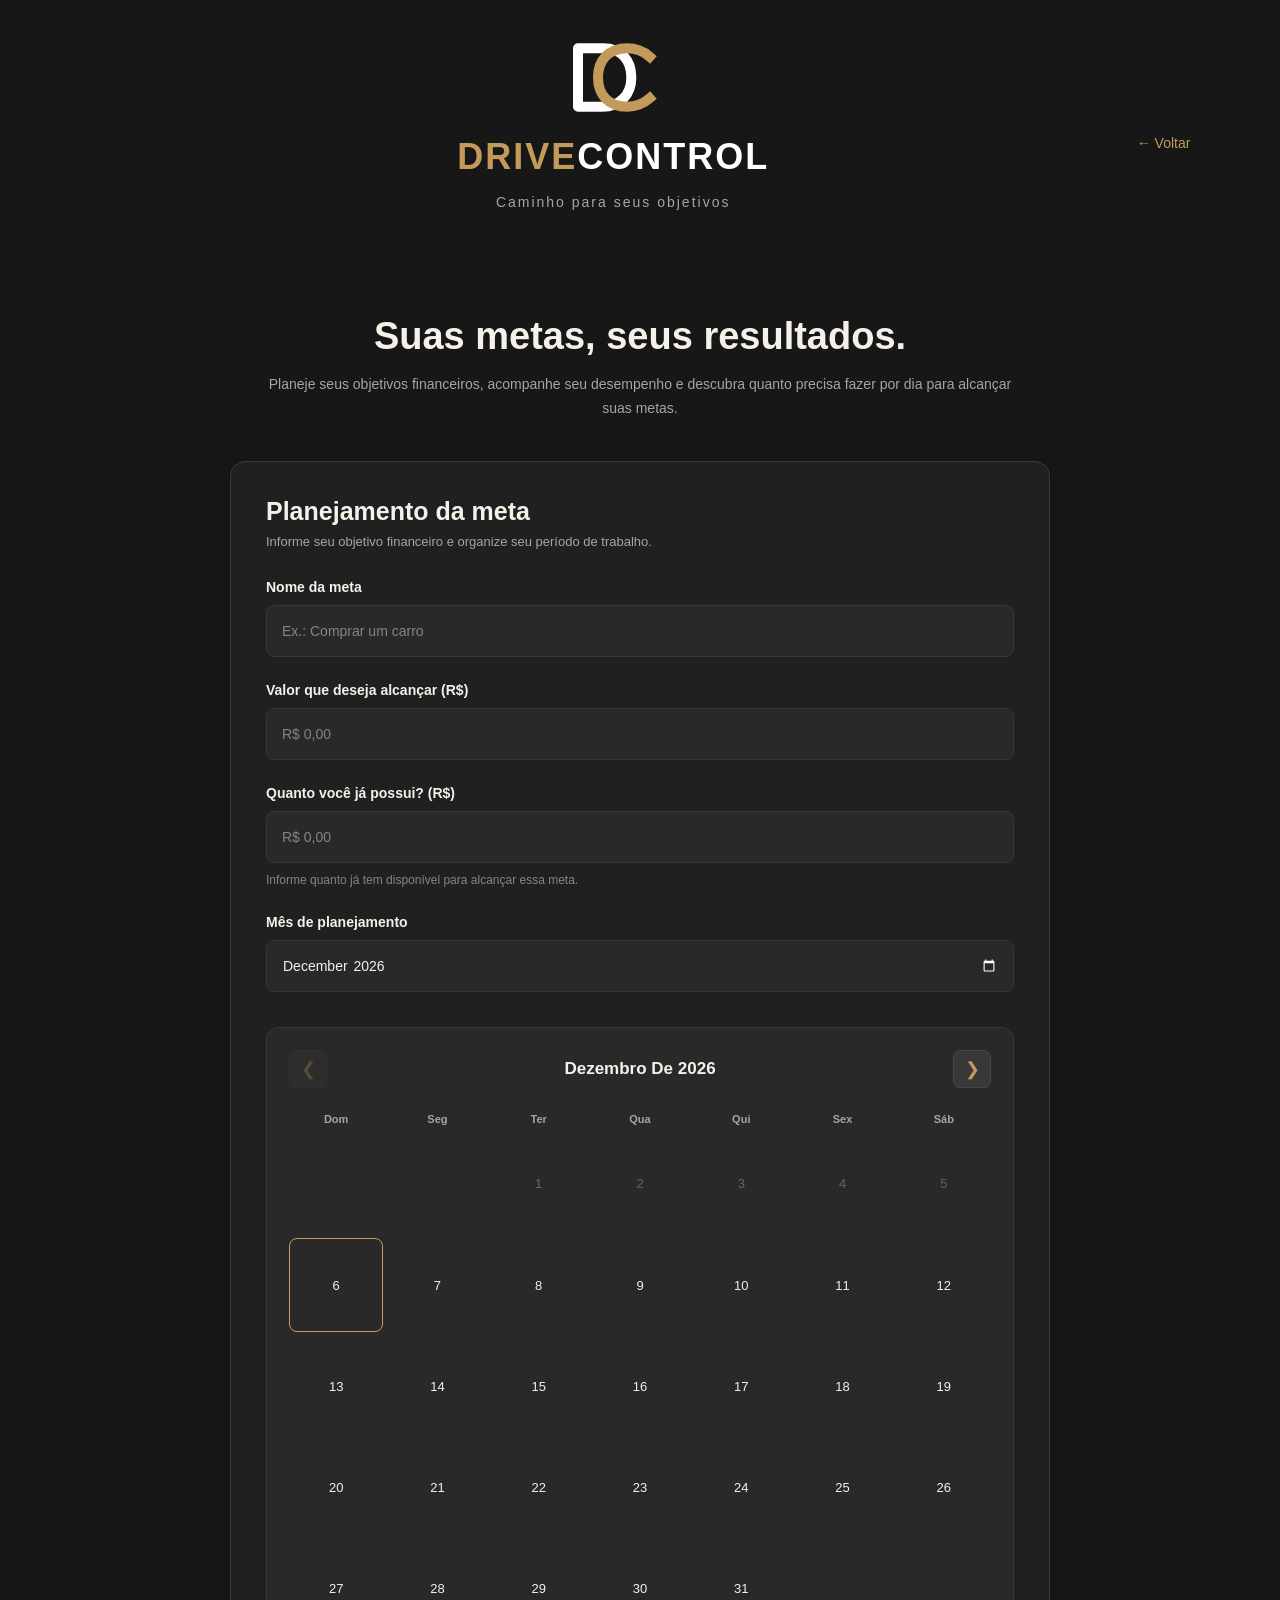
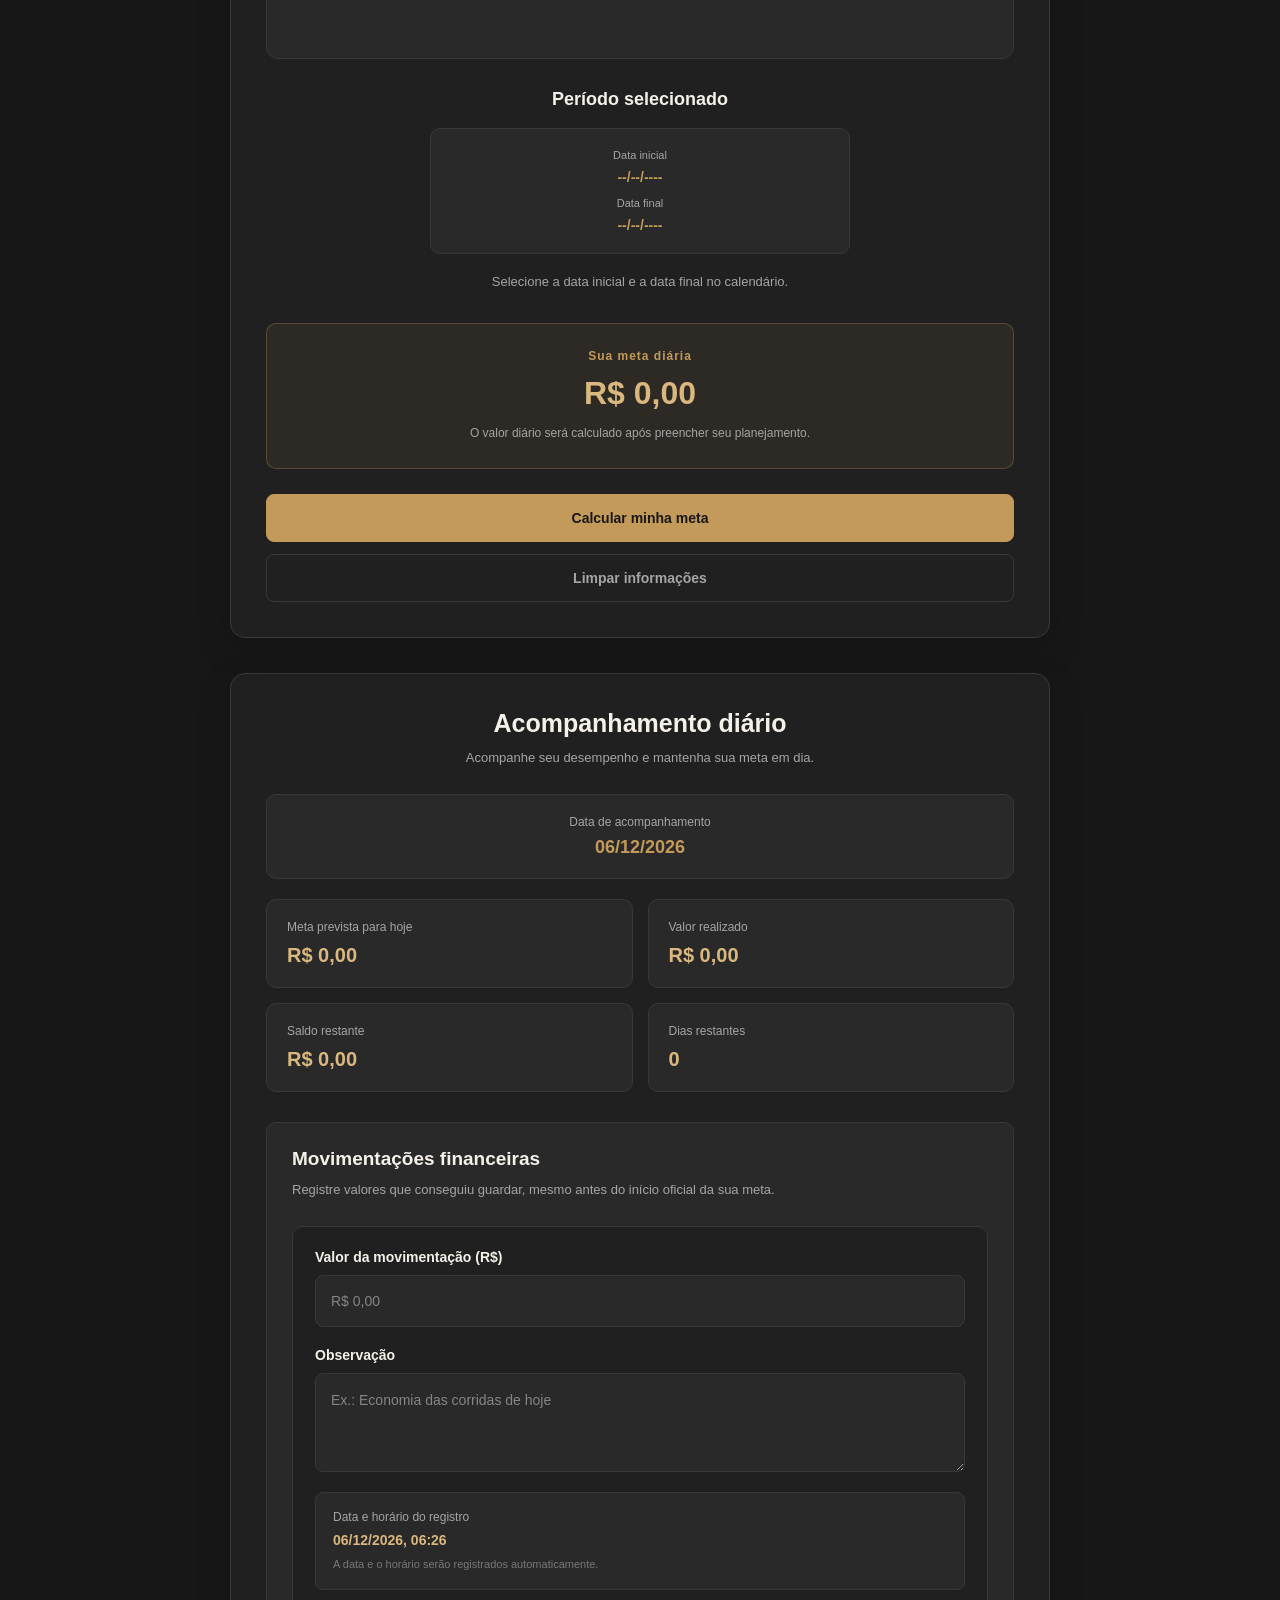
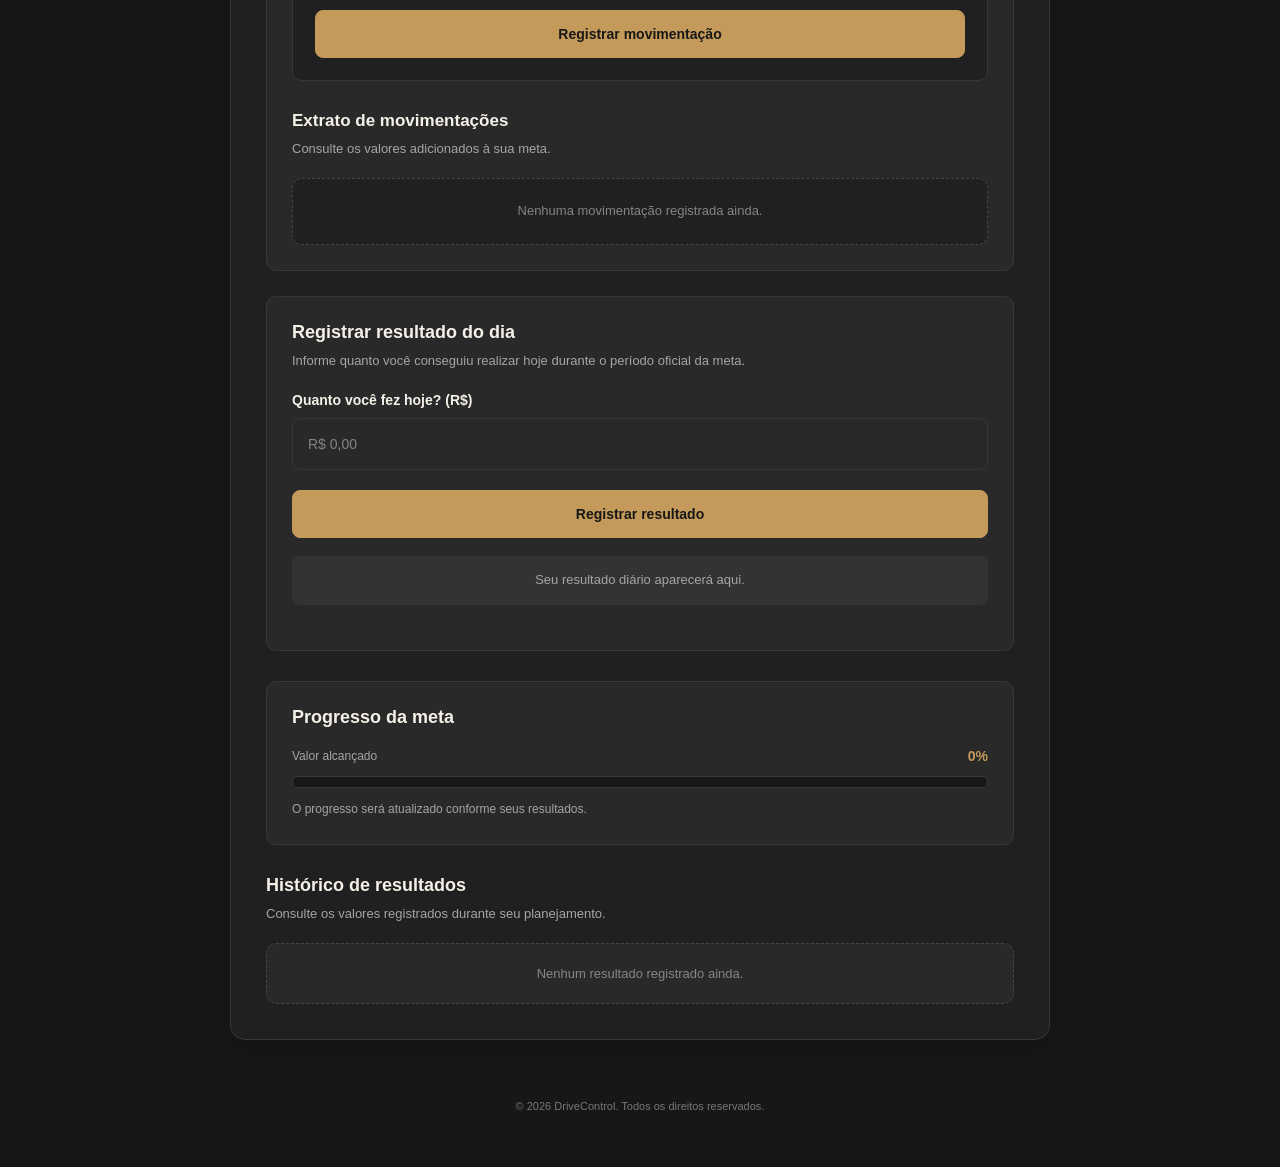
==== metas.html @ f90888a5 "feat: adiciona projeto DriveControl Planner" ====
<!DOCTYPE html>
<html lang="pt-BR">

<head>
    <meta charset="UTF-8">
    <meta name="viewport" content="width=device-width, initial-scale=1.0">

    <meta name="description" content="DriveControl - Planeje suas metas financeiras e acompanhe seus resultados diariamente.">

    <title>DriveControl | Minhas Metas</title>

    <link rel="stylesheet" href="css/style.css">
    <link rel="stylesheet" href="css/metas.css">
</head>

<body>

    <main class="metas-container">

        <!-- CABEÇALHO -->
        <header class="metas-header">

            <a href="index.html" class="brand-logo">

                <svg
                    class="brand-icon"
                    viewBox="0 0 120 100"
                    fill="none"
                    xmlns="http://www.w3.org/2000/svg"
                    aria-hidden="true"
                >

                    <path
                        d="M18 15H48C70 15 82 29 82 50C82 71 68 85 47 85H18V15Z"
                        stroke="#FFFFFF"
                        stroke-width="12"
                        stroke-linejoin="round"
                    />

                    <path
                        d="M104 25C96 18 87 15 77 15C55 15 42 29 42 50C42 71 55 85 77 85C87 85 96 82 104 75"
                        stroke="#C49A5A"
                        stroke-width="12"
                        stroke-linecap="square"
                    />

                </svg>

                <span class="brand-name">
                    <span class="brand-drive">DRIVE</span><span class="brand-control">CONTROL</span>
                </span>

                <span class="brand-slogan">
                    Caminho para seus objetivos
                </span>

            </a>

            <a href="index.html" class="back-link">
                ← Voltar
            </a>

        </header>


        <!-- APRESENTAÇÃO -->
        <section class="metas-intro">

            <h1>Suas metas, seus resultados.</h1>

            <p>
                Planeje seus objetivos financeiros, acompanhe
                seu desempenho e descubra quanto precisa fazer
                por dia para alcançar suas metas.
            </p>

        </section>


        <!-- FORMULÁRIO DE PLANEJAMENTO -->
        <section class="meta-card">

            <h2>Planejamento da meta</h2>

            <p class="card-description">
                Informe seu objetivo financeiro e organize seu período de trabalho.
            </p>

            <form id="metaForm">

                <!-- NOME DA META -->
                <div class="input-group">

                    <label for="nomeMeta">
                        Nome da meta
                    </label>

                    <input
                        type="text"
                        id="nomeMeta"
                        placeholder="Ex.: Comprar um carro"
                        required
                    >

                </div>


                <!-- VALOR TOTAL DA META -->
                <div class="input-group">

                    <label for="valorMeta">
                        Valor que deseja alcançar (R$)
                    </label>

                    <input
                        type="text"
                        id="valorMeta"
                        placeholder="R$ 0,00"
                        inputmode="numeric"
                        autocomplete="off"
                        required
                    >

                </div>


                <!-- VALOR QUE JÁ POSSUI -->
                <div class="input-group">

                    <label for="valorDisponivel">
                        Quanto você já possui? (R$)
                    </label>

                    <input
                        type="text"
                        id="valorDisponivel"
                        placeholder="R$ 0,00"
                        inputmode="numeric"
                        autocomplete="off"
                    >

                    <small class="field-description">
                        Informe quanto já tem disponível para alcançar essa meta.
                    </small>

                </div>


                <!-- MÊS DE PLANEJAMENTO -->
                <div class="input-group">

                    <label for="mesMeta">
                        Mês de planejamento
                    </label>

                    <input
                        type="month"
                        id="mesMeta"
                        required
                    >

                </div>


                <!-- CALENDÁRIO -->
                <div class="calendar">

                    <div class="calendar-header">

                        <button
                            type="button"
                            id="prevMonth"
                            aria-label="Mês anterior"
                        >
                            &#10094;
                        </button>

                        <h3 id="calendarTitle">
                            Selecione o mês
                        </h3>

                        <button
                            type="button"
                            id="nextMonth"
                            aria-label="Próximo mês"
                        >
                            &#10095;
                        </button>

                    </div>


                    <!-- DIAS DA SEMANA -->
                    <div class="calendar-weekdays">

                        <span>Dom</span>
                        <span>Seg</span>
                        <span>Ter</span>
                        <span>Qua</span>
                        <span>Qui</span>
                        <span>Sex</span>
                        <span>Sáb</span>

                    </div>


                    <!-- DIAS DO CALENDÁRIO -->
                    <div
                        class="calendar-days"
                        id="calendarDays"
                    ></div>

                </div>


                <!-- RESUMO DO PERÍODO -->
                <div class="date-summary">

                    <h3>Período selecionado</h3>

                    <div class="date-info">

                        <div>
                            <span>Data inicial</span>
                            <strong id="startDate">--/--/----</strong>
                        </div>

                        <div>
                            <span>Data final</span>
                            <strong id="endDate">--/--/----</strong>
                        </div>

                    </div>

                    <p id="selectionMessage">
                        Selecione a data inicial e a data final no calendário.
                    </p>

                </div>


                <!-- RESULTADO DO PLANEJAMENTO -->
                <div class="result-card" id="resultCard">

                    <span class="result-label">
                        Sua meta diária
                    </span>

                    <strong id="dailyResult">
                        R$ 0,00
                    </strong>

                    <p id="resultDescription">
                        O valor diário será calculado após preencher seu planejamento.
                    </p>

                </div>


                <!-- MENSAGEM DE ERRO -->
                <p
                    id="errorMessage"
                    class="error-message"
                    role="alert"
                ></p>


                <!-- BOTÕES -->
                <div class="form-actions">

                    <button
                        type="submit"
                        class="calculate-button"
                    >
                        Calcular minha meta
                    </button>

                    <button
                        type="button"
                        id="clearButton"
                        class="clear-button"
                    >
                        Limpar informações
                    </button>

                </div>

            </form>

        </section>


        <!-- ACOMPANHAMENTO DIÁRIO -->
        <section
            class="tracking-card"
            id="trackingCard"
            aria-labelledby="trackingTitle"
        >

            <div class="tracking-header">

                <h2 id="trackingTitle">
                    Acompanhamento diário
                </h2>

                <p>
                    Acompanhe seu desempenho e mantenha sua meta em dia.
                </p>

            </div>


            <!-- DATA ATUAL -->
            <div class="tracking-date">

                <span>Data de acompanhamento</span>

                <strong id="todayLabel">
                    --/--/----
                </strong>

            </div>


            <!-- RESUMO FINANCEIRO -->
            <div class="tracking-summary">

                <div class="tracking-item">

                    <span>Meta prevista para hoje</span>

                    <strong id="todayTarget">
                        R$ 0,00
                    </strong>

                </div>

                <div class="tracking-item">

                    <span>Valor realizado</span>

                    <strong id="todayRealized">
                        R$ 0,00
                    </strong>

                </div>

                <div class="tracking-item">

                    <span>Saldo restante</span>

                    <strong id="remainingBalance">
                        R$ 0,00
                    </strong>

                </div>

                <div class="tracking-item">

                    <span>Dias restantes</span>

                    <strong id="remainingDays">
                        0
                    </strong>

                </div>

            </div>


            <!-- MOVIMENTAÇÕES FINANCEIRAS -->
            <section
                class="movement-section"
                aria-labelledby="movementTitle"
            >

                <div class="movement-header">

                    <h3 id="movementTitle">
                        Movimentações financeiras
                    </h3>

                    <p>
                        Registre valores que conseguiu guardar, mesmo antes do início oficial da sua meta.
                    </p>

                </div>


                <!-- FORMULÁRIO DE MOVIMENTAÇÃO -->
                <div class="movement-entry">

                    <div class="input-group">

                        <label for="movementAmount">
                            Valor da movimentação (R$)
                        </label>

                        <input
                            type="text"
                            id="movementAmount"
                            placeholder="R$ 0,00"
                            inputmode="numeric"
                            autocomplete="off"
                        >

                    </div>


                    <div class="input-group">

                        <label for="movementNote">
                            Observação
                        </label>

                        <textarea
                            id="movementNote"
                            placeholder="Ex.: Economia das corridas de hoje"
                            rows="3"
                            maxlength="250"
                        ></textarea>

                    </div>


                    <!-- DATA E HORÁRIO AUTOMÁTICOS -->
                    <div class="movement-timestamp">

                        <span>Data e horário do registro</span>

                        <strong id="movementTimestamp">
                            Aguardando movimentação
                        </strong>

                        <small>
                            A data e o horário serão registrados automaticamente.
                        </small>

                    </div>


                    <button
                        type="button"
                        id="saveMovementButton"
                        class="calculate-button"
                    >
                        Registrar movimentação
                    </button>


                    <p
                        id="movementStatus"
                        class="movement-status"
                        role="status"
                        aria-live="polite"
                    ></p>

                </div>


                <!-- EXTRATO DE MOVIMENTAÇÕES -->
                <div class="movement-history">

                    <h4>
                        Extrato de movimentações
                    </h4>

                    <p>
                        Consulte os valores adicionados à sua meta.
                    </p>

                    <div
                        class="movement-list"
                        id="movementHistoryList"
                        aria-live="polite"
                    >

                        <p class="movement-empty">
                            Nenhuma movimentação registrada ainda.
                        </p>

                    </div>

                </div>

            </section>


            <!-- REGISTRO DO RESULTADO DIÁRIO -->
            <div class="daily-entry">

                <h3>Registrar resultado do dia</h3>

                <p>
                    Informe quanto você conseguiu realizar hoje durante o período oficial da meta.
                </p>

                <div class="input-group">

                    <label for="realizedToday">
                        Quanto você fez hoje? (R$)
                    </label>

                    <input
                        type="text"
                        id="realizedToday"
                        placeholder="R$ 0,00"
                        inputmode="numeric"
                        autocomplete="off"
                    >

                </div>

                <button
                    type="button"
                    id="saveDailyButton"
                    class="calculate-button"
                >
                    Registrar resultado
                </button>

                <p
                    id="dailyStatus"
                    class="daily-status"
                    role="status"
                    aria-live="polite"
                >
                    Seu resultado diário aparecerá aqui.
                </p>

            </div>


            <!-- PROGRESSO GERAL -->
            <div class="progress-section">

                <h3>Progresso da meta</h3>

                <div class="progress-info">

                    <span>Valor alcançado</span>

                    <strong id="progressText">
                        0%
                    </strong>

                </div>

                <div
                    class="progress-track"
                    role="progressbar"
                    aria-label="Progresso da meta"
                    aria-valuemin="0"
                    aria-valuemax="100"
                    aria-valuenow="0"
                    id="progressBar"
                >

                    <div
                        class="progress-fill"
                        id="progressFill"
                    ></div>

                </div>

                <p id="progressDescription">
                    O progresso será atualizado conforme seus resultados.
                </p>

            </div>


            <!-- HISTÓRICO DIÁRIO -->
            <div class="history-section">

                <h3>Histórico de resultados</h3>

                <p>
                    Consulte os valores registrados durante seu planejamento.
                </p>

                <div
                    class="history-list"
                    id="historyList"
                    aria-live="polite"
                >

                    <p class="history-empty">
                        Nenhum resultado registrado ainda.
                    </p>

                </div>

            </div>

        </section>


        <!-- RODAPÉ -->
        <footer class="metas-footer">

            © 2026 DriveControl. Todos os direitos reservados.

        </footer>

    </main>


    <!-- JAVASCRIPT -->
    <script src="js/metas.js"></script>

</body>
</html>
---- css/style.css ----
/* ========================================
   DRIVE CONTROL
   Identidade visual: Dark Premium
======================================== */


/* ========================================
   1. CONFIGURAÇÕES GERAIS
======================================== */

* {
    margin: 0;
    padding: 0;
    box-sizing: border-box;
}

body {
    min-height: 100vh;
    background: #111315;
    color: #FFFFFF;
    font-family: Arial, Helvetica, sans-serif;
}


/* ========================================
   2. CONTAINER PRINCIPAL
======================================== */

.login-container {
    display: flex;
    min-height: 100vh;
}


/* ========================================
   3. ÁREA DE APRESENTAÇÃO
======================================== */

.login-banner {
    width: 50%;
    min-height: 100vh;
    padding: 50px 60px;

    display: flex;
    flex-direction: column;
    align-items: center;
    justify-content: space-between;

    background: #17191C;
    border-right: 1px solid #292C30;
}

.banner-content {
    width: 100%;
    max-width: 520px;
    margin: auto 0;
    text-align: center;
}

.banner-content h1 {
    text-align: center;
    margin-bottom: 20px;
}

.banner-content p {
    text-align: center;
    line-height: 1.7;
}


.login-banner footer {
    color: #777777;
    font-size: 12px;
    text-align: center;
}


/* ========================================
   4. LOGOTIPO DRIVECONTROL
======================================== */

.brand-logo {
    display: flex;
    flex-direction: column;
    align-items: center;
    justify-content: center;

    width: fit-content;
    margin: 0 auto 40px;
    gap: 8px;

    text-decoration: none;
}

.brand-icon {
    width: 100px;
    height: 85px;
    margin-bottom: 8px;
}

.brand-name {
    display: flex;
    align-items: center;
    justify-content: center;

    font-size: 36px;
    font-weight: 800;
    letter-spacing: 2px;
}

.brand-drive {
    color: #C49A5A;
}

.brand-control {
    color: #FFFFFF;
}

.brand-slogan {
    color: #A5A5A5;
    font-size: 14px;
    letter-spacing: 2px;
    text-align: center;
    margin-top: 8px;
}


/* ========================================
   5. ÁREA DE LOGIN
======================================== */

.login-form-container {
    width: 50%;
    min-height: 100vh;
    padding: 40px;

    display: flex;
    align-items: center;
    justify-content: center;

    background: #111315;
}

.login-form {
    width: 100%;
    max-width: 420px;
}

.login-form h2 {
    color: #FFFFFF;
    font-size: 30px;
    margin-bottom: 12px;
}

.subtitle {
    color: #999999;
    font-size: 15px;
    margin-bottom: 35px;
}


/* ========================================
   6. CAMPOS DO FORMULÁRIO
======================================== */

.input-group {
    display: flex;
    flex-direction: column;
    margin-bottom: 22px;
}

.input-group label {
    color: #DDDDDD;
    font-size: 14px;
    margin-bottom: 9px;
}

.input-group input {
    width: 100%;
    height: 50px;

    padding: 0 15px;

    color: #FFFFFF;
    background: #1B1E21;

    border: 1px solid #34383D;
    border-radius: 8px;

    outline: none;
    font-size: 14px;

    transition: border-color 0.3s;
}

.input-group input:focus {
    border-color: #C49A5A;
}

.input-group input::placeholder {
    color: #777777;
}


/* ========================================
   7. OPÇÕES DO FORMULÁRIO
======================================== */

.form-options {
    display: flex;
    align-items: center;
    justify-content: space-between;

    margin: 10px 0 28px;

    font-size: 13px;
}

.form-options label {
    display: flex;
    align-items: center;
    gap: 7px;
    color: #AAAAAA;
}

.form-options input {
    accent-color: #C49A5A;
}

.form-options a {
    color: #C49A5A;
    text-decoration: none;
}

.form-options a:hover {
    text-decoration: underline;
}


/* ========================================
   8. BOTÃO DE LOGIN
======================================== */

.login-form button {
    width: 100%;
    height: 52px;

    color: #111315;
    background: #C49A5A;

    border: none;
    border-radius: 8px;

    font-size: 15px;
    font-weight: bold;

    cursor: pointer;

    transition: background 0.3s, transform 0.2s;
}

.login-form button:hover {
    background: #D5AD70;
    transform: translateY(-2px);
}


/* ========================================
   9. LINK DE CADASTRO
======================================== */

.register-link {
    margin-top: 28px;

    color: #999999;
    font-size: 14px;
    text-align: center;
}

.register-link a {
    color: #C49A5A;
    font-weight: bold;
    text-decoration: none;
}

.register-link a:hover {
    text-decoration: underline;
}


/* ========================================
   10. RESPONSIVIDADE
======================================== */

@media (max-width: 900px) {

    .login-banner {
        padding: 40px 30px;
    }

    .banner-content h1 {
        font-size: 34px;
    }

    .login-form-container {
        padding: 30px;
    }

}


@media (max-width: 700px) {

    .login-container {
        flex-direction: column;
    }

    .login-banner {
        width: 100%;
        min-height: auto;
        padding: 35px 25px;

        border-right: none;
    }

    .brand-logo {
        margin-bottom: 35px;
    }

    .banner-content {
        margin: 20px 0 35px;
        text-align: center;
    }

    .banner-content h1 {
        font-size: 29px;
    }

    .banner-content p {
        font-size: 15px;
    }

    .login-banner footer {
        margin-top: 15px;
    }

    .login-form-container {
        width: 100%;
        min-height: auto;
        padding: 45px 25px;
    }

    .login-form h2 {
        font-size: 26px;
    }

}


@media (max-width: 600px) {

    .brand-icon {
        width: 80px;
        height: 70px;
    }

    .brand-name {
        font-size: 27px;
        letter-spacing: 1px;
    }

    .brand-slogan {
        font-size: 12px;
        letter-spacing: 1px;
    }

}
---- css/metas.css ----
/* ========================================
   DRIVECONTROL - METAS FINANCEIRAS
   IDENTIDADE VISUAL: DARK PREMIUM
======================================== */

/* CONFIGURAÇÕES GERAIS */

.metas-container {
    width: 100%;
    min-height: 100vh;
    padding: 35px 7%;
    background: #171717;
    color: #F5F1E9;
    font-family: Arial, Helvetica, sans-serif;
}

/* CABEÇALHO */

.metas-header {
    display: flex;
    justify-content: space-between;
    align-items: center;
    margin-bottom: 65px;
}

.back-link {
    color: #C49A5A;
    text-decoration: none;
    font-size: 14px;
    transition: color 0.3s ease;
}

.back-link:hover {
    color: #D9B77E;
}

/* APRESENTAÇÃO */

.metas-intro {
    max-width: 760px;
    margin: 0 auto 40px;
    text-align: center;
}

.metas-intro h1 {
    color: #F5F1E9;
    font-size: 38px;
    font-weight: 700;
    margin: 15px 0;
}

.metas-intro p {
    color: #A5A5A5;
    font-size: 14px;
    line-height: 1.7;
}

/* CARD PRINCIPAL */

.meta-card {
    max-width: 820px;
    margin: auto;
    padding: 35px;
    background: #202020;
    border: 1px solid #383838;
    border-radius: 15px;
    box-shadow: 0 10px 35px rgba(0, 0, 0, 0.18);
}

.meta-card h2 {
    color: #F5F1E9;
    font-size: 25px;
    margin-bottom: 8px;
}

.card-description {
    color: #A5A5A5;
    font-size: 13px;
    margin-bottom: 30px;
}

/* FORMULÁRIO */

.input-group {
    margin-bottom: 25px;
}

.input-group label {
    display: block;
    margin-bottom: 10px;
    color: #F5F1E9;
    font-size: 14px;
    font-weight: bold;
}

.input-group input {
    display: block;
    width: 100%;
    min-height: 52px;
    padding: 15px;
    background: #292929;
    border: 1px solid #383838;
    border-radius: 8px;
    color: #F5F1E9;
    font-family: inherit;
    font-size: 14px;
    outline: none;
    transition: border-color 0.3s ease,
                background 0.3s ease;
}

.input-group input::placeholder {
    color: #858585;
}

.input-group input:focus {
    background: #2D2D2D;
    border-color: #C49A5A;
}

/* DESCRIÇÃO DOS CAMPOS */

.field-description {
    display: block;
    margin-top: 8px;
    color: #858585;
    font-size: 12px;
    line-height: 1.5;
}

/* CAMPO DE NOME E VALORES */

#nomeMeta,
#valorMeta,
#valorDisponivel,
#realizedToday {
    background: #292929;
    color: #F5F1E9;
}

#nomeMeta::placeholder,
#valorMeta::placeholder,
#valorDisponivel::placeholder,
#realizedToday::placeholder {
    color: #858585;
}

/* CAMPO DE MÊS */

#mesMeta {
    color-scheme: dark;
    cursor: pointer;
}

/* CALENDÁRIO */

.calendar {
    margin-top: 35px;
    padding: 22px;
    background: #292929;
    border: 1px solid #383838;
    border-radius: 12px;
}

/* CABEÇALHO DO CALENDÁRIO */

.calendar-header {
    display: flex;
    justify-content: space-between;
    align-items: center;
    gap: 15px;
    margin-bottom: 25px;
}

.calendar-header h3 {
    flex: 1;
    text-align: center;
    color: #F5F1E9;
    font-size: 17px;
    font-weight: bold;
    text-transform: capitalize;
}

/* BOTÕES DO CALENDÁRIO */

.calendar-header button {
    display: flex;
    justify-content: center;
    align-items: center;
    width: 38px;
    height: 38px;
    padding: 0;
    background: #383838;
    border: 1px solid #454545;
    border-radius: 7px;
    color: #C49A5A;
    font-size: 18px;
    cursor: pointer;
    transition: 0.3s ease;
}

.calendar-header button:hover:not(:disabled) {
    background: #C49A5A;
    color: #171717;
    border-color: #C49A5A;
}

.calendar-header button:disabled {
    opacity: 0.3;
    cursor: not-allowed;
}

/* DIAS DA SEMANA E DO MÊS */

.calendar-weekdays,
.calendar-days {
    display: grid;
    grid-template-columns: repeat(7, minmax(0, 1fr));
    gap: 7px;
}

.calendar-weekdays {
    margin-bottom: 12px;
}

.calendar-weekdays span {
    text-align: center;
    color: #A5A5A5;
    font-size: 11px;
    font-weight: bold;
}

/* DIAS DO CALENDÁRIO */

.calendar-day {
    display: flex;
    justify-content: center;
    align-items: center;
    width: 100%;
    aspect-ratio: 1;
    padding: 0;
    background: transparent;
    border: 1px solid transparent;
    border-radius: 8px;
    color: #F5F1E9;
    font-size: 13px;
    cursor: pointer;
    transition: 0.2s ease;
}

.calendar-day:hover:not(:disabled) {
    background: #383838;
    border-color: #C49A5A;
}

.calendar-day.empty {
    visibility: hidden;
    pointer-events: none;
}

.calendar-day.today {
    border-color: #C49A5A;
}

.calendar-day.selected,
.calendar-day.range-start,
.calendar-day.range-end {
    background: #C49A5A;
    border-color: #C49A5A;
    color: #171717;
    font-weight: bold;
}

.calendar-day.in-range {
    background: rgba(196, 154, 90, 0.18);
    border-color: transparent;
    color: #D9B77E;
}

.calendar-day:disabled {
    opacity: 0.3;
    cursor: not-allowed;
}

/* RESUMO DAS DATAS */

.date-summary {
    display: flex;
    flex-direction: column;
    align-items: center;
    text-align: center;
    gap: 18px;
    margin-top: 30px;
}

.date-summary h3 {
    width: 100%;
    color: #F5F1E9;
    font-size: 18px;
    text-align: center;
}

.date-info {
    display: flex;
    flex-direction: column;
    align-items: center;
    gap: 12px;
    width: 100%;
    max-width: 420px;
    padding: 20px;
    background: #292929;
    border: 1px solid #383838;
    border-radius: 10px;
    text-align: center;
}

.date-info div {
    display: flex;
    flex-direction: column;
    align-items: center;
    gap: 8px;
    width: 100%;
}

.date-info span {
    color: #A5A5A5;
    font-size: 11px;
}

.date-info strong {
    color: #C49A5A;
    font-size: 14px;
    text-align: center;
}

#selectionMessage {
    width: 100%;
    margin: 0;
    color: #A5A5A5;
    font-size: 13px;
    line-height: 1.6;
    text-align: center;
}

/* RESULTADO DA META */

.result-card {
    margin-top: 30px;
    padding: 25px;
    background: rgba(196, 154, 90, 0.08);
    border: 1px solid rgba(196, 154, 90, 0.3);
    border-radius: 10px;
    text-align: center;
}

.result-label {
    display: block;
    color: #C49A5A;
    font-size: 12px;
    font-weight: bold;
    letter-spacing: 1px;
    text-align: center;
}

.result-card strong {
    display: block;
    color: #D9B77E;
    font-size: 32px;
    margin: 12px 0;
}

.result-card p {
    color: #A5A5A5;
    font-size: 12px;
    line-height: 1.6;
    text-align: center;
}

/* MENSAGEM DE ERRO */

.error-message {
    color: #FF7777;
    font-size: 13px;
    margin-top: 15px;
}

.error-message:empty {
    display: none;
}

/* BOTÕES DO FORMULÁRIO */

.form-actions {
    display: flex;
    flex-direction: column;
    align-items: center;
    gap: 12px;
    margin-top: 25px;
}

.form-actions button,
.daily-entry button {
    width: 100%;
    min-height: 48px;
    padding: 13px 20px;
    border-radius: 8px;
    font-family: inherit;
    font-size: 14px;
    font-weight: bold;
    cursor: pointer;
    transition: background 0.3s ease,
                color 0.3s ease,
                border-color 0.3s ease;
}

/* BOTÃO CALCULAR */

.calculate-button {
    background: #C49A5A;
    border: 1px solid #C49A5A;
    color: #171717;
}

.calculate-button:hover {
    background: #D9B77E;
    border-color: #D9B77E;
}

/* BOTÃO LIMPAR */

.clear-button {
    background: transparent;
    border: 1px solid #383838;
    color: #A5A5A5;
}

.clear-button:hover {
    background: #292929;
    border-color: #C49A5A;
    color: #F5F1E9;
}

/* ========================================
   NOVO PAINEL DE ACOMPANHAMENTO
======================================== */

.tracking-card {
    max-width: 820px;
    margin: 35px auto 0;
    padding: 35px;
    background: #202020;
    border: 1px solid #383838;
    border-radius: 15px;
    box-shadow: 0 10px 35px rgba(0, 0, 0, 0.18);
}

.tracking-header {
    margin-bottom: 25px;
    text-align: center;
}

.tracking-header h2 {
    color: #F5F1E9;
    font-size: 25px;
    margin-bottom: 10px;
}

.tracking-header p {
    color: #A5A5A5;
    font-size: 13px;
    line-height: 1.6;
}

/* DATA DE ACOMPANHAMENTO */

.tracking-date {
    display: flex;
    flex-direction: column;
    align-items: center;
    gap: 8px;
    padding: 20px;
    background: #292929;
    border: 1px solid #383838;
    border-radius: 10px;
    text-align: center;
}

.tracking-date span {
    color: #A5A5A5;
    font-size: 12px;
}

.tracking-date strong {
    color: #C49A5A;
    font-size: 18px;
}

/* RESUMO FINANCEIRO */

.tracking-summary {
    display: grid;
    grid-template-columns: repeat(2, minmax(0, 1fr));
    gap: 15px;
    margin-top: 20px;
}

.tracking-item {
    display: flex;
    flex-direction: column;
    justify-content: center;
    gap: 10px;
    min-width: 0;
    padding: 20px;
    background: #292929;
    border: 1px solid #383838;
    border-radius: 10px;
}

.tracking-item span {
    color: #A5A5A5;
    font-size: 12px;
}

.tracking-item strong {
    color: #D9B77E;
    font-size: 20px;
    overflow-wrap: anywhere;
}

/* REGISTRO DIÁRIO */

.daily-entry {
    margin-top: 25px;
    padding: 25px;
    background: #292929;
    border: 1px solid #383838;
    border-radius: 10px;
}

.daily-entry h3 {
    color: #F5F1E9;
    font-size: 18px;
    margin-bottom: 8px;
}

.daily-entry > p {
    color: #A5A5A5;
    font-size: 13px;
    line-height: 1.6;
    margin-bottom: 20px;
}

.daily-entry .input-group {
    margin-bottom: 15px;
}

.daily-entry button {
    margin-top: 5px;
}

/* STATUS DO RESULTADO */

.daily-status {
    margin-top: 18px;
    padding: 14px;
    border-radius: 8px;
    background: #333333;
    color: #A5A5A5;
    font-size: 13px;
    line-height: 1.6;
    text-align: center;
}

.daily-status.positive {
    background: rgba(46, 160, 95, 0.12);
    border: 1px solid rgba(46, 160, 95, 0.35);
    color: #63D695;
}

.daily-status.negative {
    background: rgba(255, 90, 90, 0.10);
    border: 1px solid rgba(255, 90, 90, 0.35);
    color: #FF7777;
}

.daily-status.neutral {
    background: rgba(196, 154, 90, 0.08);
    border: 1px solid rgba(196, 154, 90, 0.25);
    color: #D9B77E;
}

/* CORES DOS RESULTADOS */

.tracking-item strong.positive,
.positive {
    color: #63D695;
}

.tracking-item strong.negative,
.negative {
    color: #FF7777;
}

/* PROGRESSO DA META */

.progress-section {
    margin-top: 30px;
    padding: 25px;
    background: #292929;
    border: 1px solid #383838;
    border-radius: 10px;
}

.progress-section h3 {
    color: #F5F1E9;
    font-size: 18px;
    margin-bottom: 20px;
}

.progress-info {
    display: flex;
    justify-content: space-between;
    align-items: center;
    gap: 12px;
    margin-bottom: 12px;
}

.progress-info span {
    color: #A5A5A5;
    font-size: 12px;
}

.progress-info strong {
    color: #C49A5A;
    font-size: 14px;
}

.progress-track {
    width: 100%;
    height: 12px;
    overflow: hidden;
    background: #171717;
    border: 1px solid #383838;
    border-radius: 20px;
}

.progress-fill {
    width: 0;
    height: 100%;
    background: #C49A5A;
    border-radius: 20px;
    transition: width 0.4s ease;
}

.progress-section p {
    margin-top: 12px;
    color: #A5A5A5;
    font-size: 12px;
    line-height: 1.6;
}

/* HISTÓRICO DIÁRIO */

.history-section {
    margin-top: 30px;
}

.history-section h3 {
    color: #F5F1E9;
    font-size: 18px;
    margin-bottom: 8px;
}

.history-section > p {
    color: #A5A5A5;
    font-size: 13px;
    line-height: 1.6;
    margin-bottom: 18px;
}

.history-list {
    display: flex;
    flex-direction: column;
    gap: 12px;
}

.history-empty {
    padding: 22px;
    background: #292929;
    border: 1px dashed #454545;
    border-radius: 10px;
    color: #858585;
    font-size: 13px;
    text-align: center;
}

/* ITEM DO HISTÓRICO */

.history-item {
    display: flex;
    justify-content: space-between;
    align-items: center;
    gap: 15px;
    padding: 18px;
    background: #292929;
    border: 1px solid #383838;
    border-radius: 10px;
}

.history-date {
    display: flex;
    flex-direction: column;
    gap: 6px;
}

.history-date strong {
    color: #F5F1E9;
    font-size: 14px;
}

.history-date span {
    color: #858585;
    font-size: 11px;
}

.history-values {
    display: flex;
    flex-direction: column;
    align-items: flex-end;
    gap: 6px;
    text-align: right;
}

.history-values strong {
    color: #D9B77E;
    font-size: 14px;
}

.history-difference {
    font-size: 12px;
    font-weight: bold;
}

.history-difference.positive {
    color: #63D695;
}

.history-difference.negative {
    color: #FF7777;
}

/* RODAPÉ */

.metas-footer {
    text-align: center;
    color: #777;
    font-size: 11px;
    margin-top: 60px;
    padding-bottom: 20px;
}

/* ========================================
   RESPONSIVIDADE
======================================== */

@media (max-width: 650px) {

    .metas-container {
        padding: 25px 18px;
    }

    .metas-header {
        margin-bottom: 45px;
    }

    .metas-intro h1 {
        font-size: 29px;
    }

    .metas-intro p {
        font-size: 13px;
    }

    .meta-card,
    .tracking-card {
        padding: 22px 16px;
    }

    .meta-card h2,
    .tracking-header h2 {
        font-size: 21px;
    }

    .calendar {
        padding: 15px 9px;
    }

    .calendar-weekdays,
    .calendar-days {
        gap: 3px;
    }

    .calendar-weekdays span {
        font-size: 10px;
    }

    .calendar-day {
        font-size: 12px;
    }

    .calendar-header h3 {
        font-size: 14px;
    }

    .calendar-header button {
        width: 32px;
        height: 32px;
        font-size: 15px;
    }

    .date-info {
        padding: 16px;
    }

    .result-card {
        padding: 20px;
    }

    .result-card strong {
        font-size: 28px;
    }

    .tracking-summary {
        grid-template-columns: 1fr;
        gap: 12px;
    }

    .tracking-item {
        padding: 17px;
    }

    .tracking-item strong {
        font-size: 18px;
    }

    .daily-entry,
    .progress-section {
        padding: 18px;
    }

    .history-item {
        padding: 14px;
        gap: 10px;
    }

    .history-date strong,
    .history-values strong {
        font-size: 12px;
    }

    .history-values {
        max-width: 50%;
    }

    .progress-info {
        align-items: flex-start;
    }

}

/* ========================================
   NOVA SEÇÃO - MOVIMENTAÇÕES FINANCEIRAS
======================================== */

.movement-section {
    margin-top: 30px;
    padding: 25px;
    background: #292929;
    border: 1px solid #383838;
    border-radius: 10px;
}

/* CABEÇALHO */

.movement-header {
    margin-bottom: 25px;
}

.movement-header h3 {
    color: #F5F1E9;
    font-size: 19px;
    margin-bottom: 10px;
}

.movement-header p {
    color: #A5A5A5;
    font-size: 13px;
    line-height: 1.6;
}

/* FORMULÁRIO */

.movement-entry {
    padding: 22px;
    background: #202020;
    border: 1px solid #383838;
    border-radius: 10px;
}

.movement-entry .input-group {
    margin-bottom: 20px;
}

/* CAMPO DE OBSERVAÇÃO */

.input-group textarea {
    display: block;
    width: 100%;
    min-height: 90px;
    padding: 15px;
    resize: vertical;
    background: #292929;
    border: 1px solid #383838;
    border-radius: 8px;
    color: #F5F1E9;
    font-family: inherit;
    font-size: 14px;
    line-height: 1.6;
    outline: none;
    transition: border-color 0.3s ease,
                background 0.3s ease;
}

.input-group textarea::placeholder {
    color: #858585;
}

.input-group textarea:focus {
    background: #2D2D2D;
    border-color: #C49A5A;
}

/* DATA E HORÁRIO AUTOMÁTICOS */

.movement-timestamp {
    display: flex;
    flex-direction: column;
    gap: 8px;
    margin-bottom: 20px;
    padding: 17px;
    background: #292929;
    border: 1px solid #383838;
    border-radius: 8px;
}

.movement-timestamp span {
    color: #A5A5A5;
    font-size: 12px;
}

.movement-timestamp strong {
    color: #D9B77E;
    font-size: 14px;
}

.movement-timestamp small {
    color: #777;
    font-size: 11px;
    line-height: 1.5;
}

/* BOTÃO DE MOVIMENTAÇÃO */

.movement-entry button {
    width: 100%;
    min-height: 48px;
    padding: 13px 20px;
    border-radius: 8px;
    font-family: inherit;
    font-size: 14px;
    font-weight: bold;
    cursor: pointer;
    transition: 0.3s ease;
}

.movement-entry button:disabled {
    opacity: 0.5;
    cursor: not-allowed;
}

/* MENSAGEM DE STATUS */

.movement-status {
    margin-top: 15px;
    padding: 12px;
    border-radius: 8px;
    color: #A5A5A5;
    font-size: 13px;
    line-height: 1.6;
    text-align: center;
}

.movement-status:empty {
    display: none;
}

.movement-status.success {
    background: rgba(46, 160, 95, 0.12);
    border: 1px solid rgba(46, 160, 95, 0.35);
    color: #63D695;
}

.movement-status.error {
    background: rgba(255, 90, 90, 0.10);
    border: 1px solid rgba(255, 90, 90, 0.35);
    color: #FF7777;
}

/* EXTRATO DE MOVIMENTAÇÕES */

.movement-history {
    margin-top: 30px;
}

.movement-history h4 {
    color: #F5F1E9;
    font-size: 17px;
    margin-bottom: 8px;
}

.movement-history > p {
    color: #A5A5A5;
    font-size: 13px;
    line-height: 1.6;
    margin-bottom: 18px;
}

/* LISTA */

.movement-list {
    display: flex;
    flex-direction: column;
    gap: 12px;
}

/* MOVIMENTAÇÃO INDIVIDUAL */

.movement-item {
    display: flex;
    justify-content: space-between;
    align-items: center;
    gap: 15px;
    padding: 18px;
    background: #202020;
    border: 1px solid #383838;
    border-radius: 10px;
}

.movement-item-info {
    display: flex;
    flex-direction: column;
    gap: 7px;
    min-width: 0;
}

.movement-item-info strong {
    color: #F5F1E9;
    font-size: 13px;
    overflow-wrap: anywhere;
}

.movement-item-meta {
    color: #858585;
    font-size: 11px;
}

.movement-item-note {
    color: #A5A5A5;
    font-size: 12px;
    line-height: 1.5;
    overflow-wrap: anywhere;
}

.movement-item-value {
    flex-shrink: 0;
    color: #63D695;
    font-size: 14px;
    font-weight: bold;
    text-align: right;
}

/* EXTRATO VAZIO */

.movement-empty {
    padding: 22px;
    background: #202020;
    border: 1px dashed #454545;
    border-radius: 10px;
    color: #858585;
    font-size: 13px;
    line-height: 1.6;
    text-align: center;
}

/* ========================================
   RESPONSIVIDADE - MOVIMENTAÇÕES
======================================== */

@media (max-width: 650px) {

    .movement-section {
        padding: 18px 14px;
    }

    .movement-entry {
        padding: 16px 12px;
    }

    .movement-header h3 {
        font-size: 17px;
    }

    .movement-item {
        align-items: flex-start;
        padding: 14px 12px;
        gap: 10px;
    }

    .movement-item-value {
        font-size: 12px;
    }

    .movement-timestamp {
        padding: 14px;
    }

}
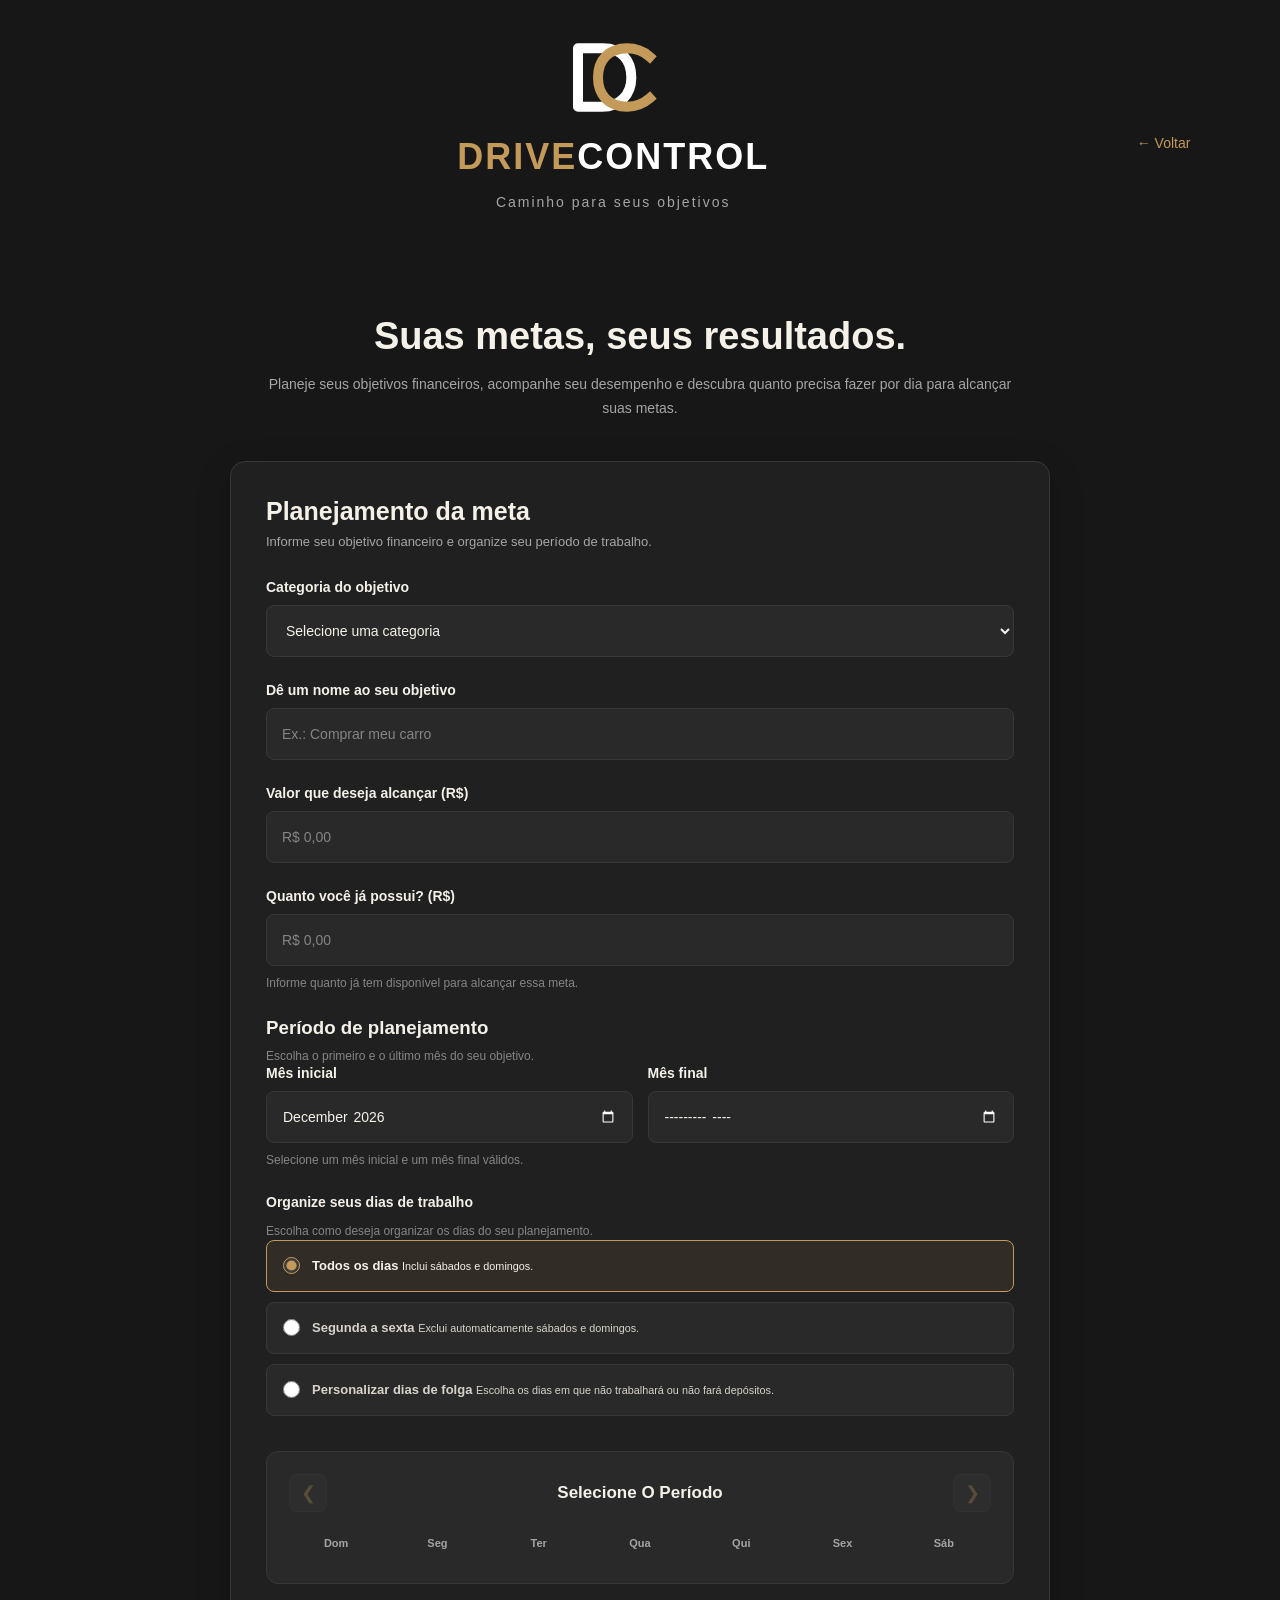
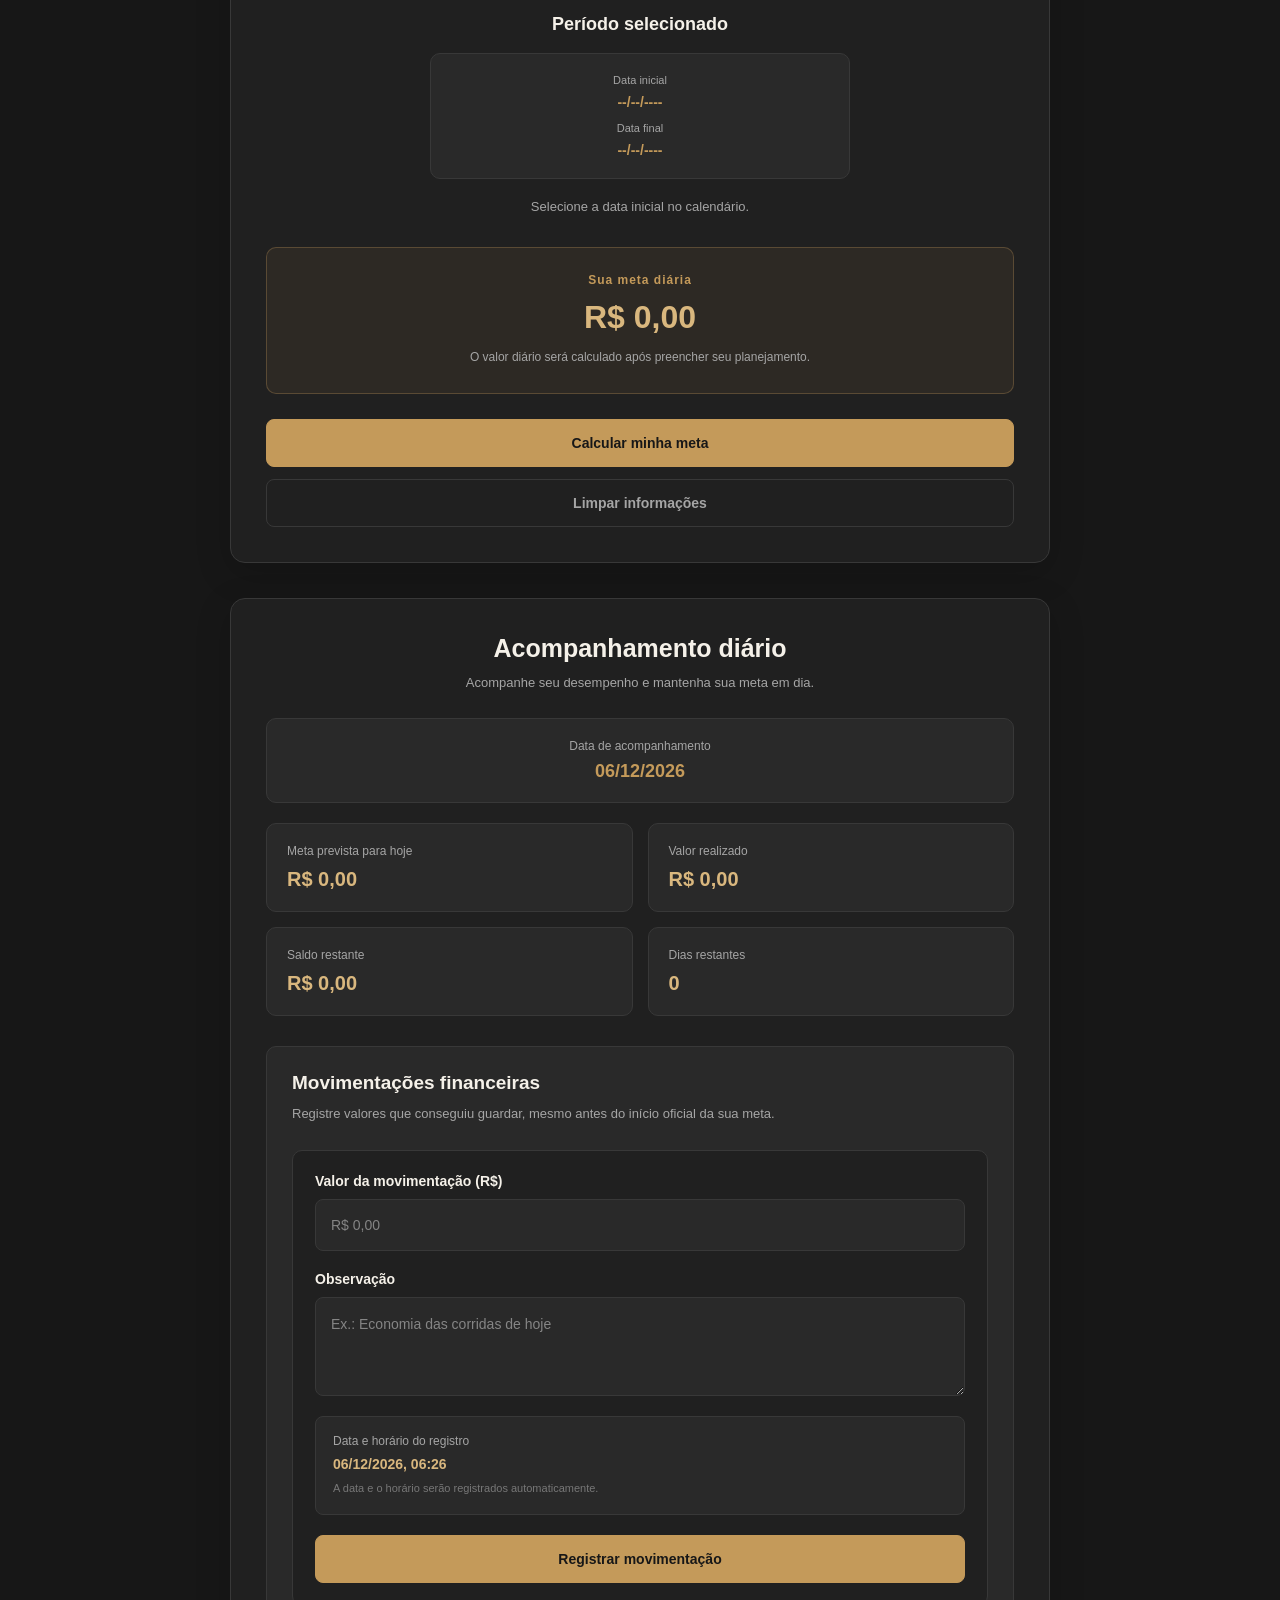
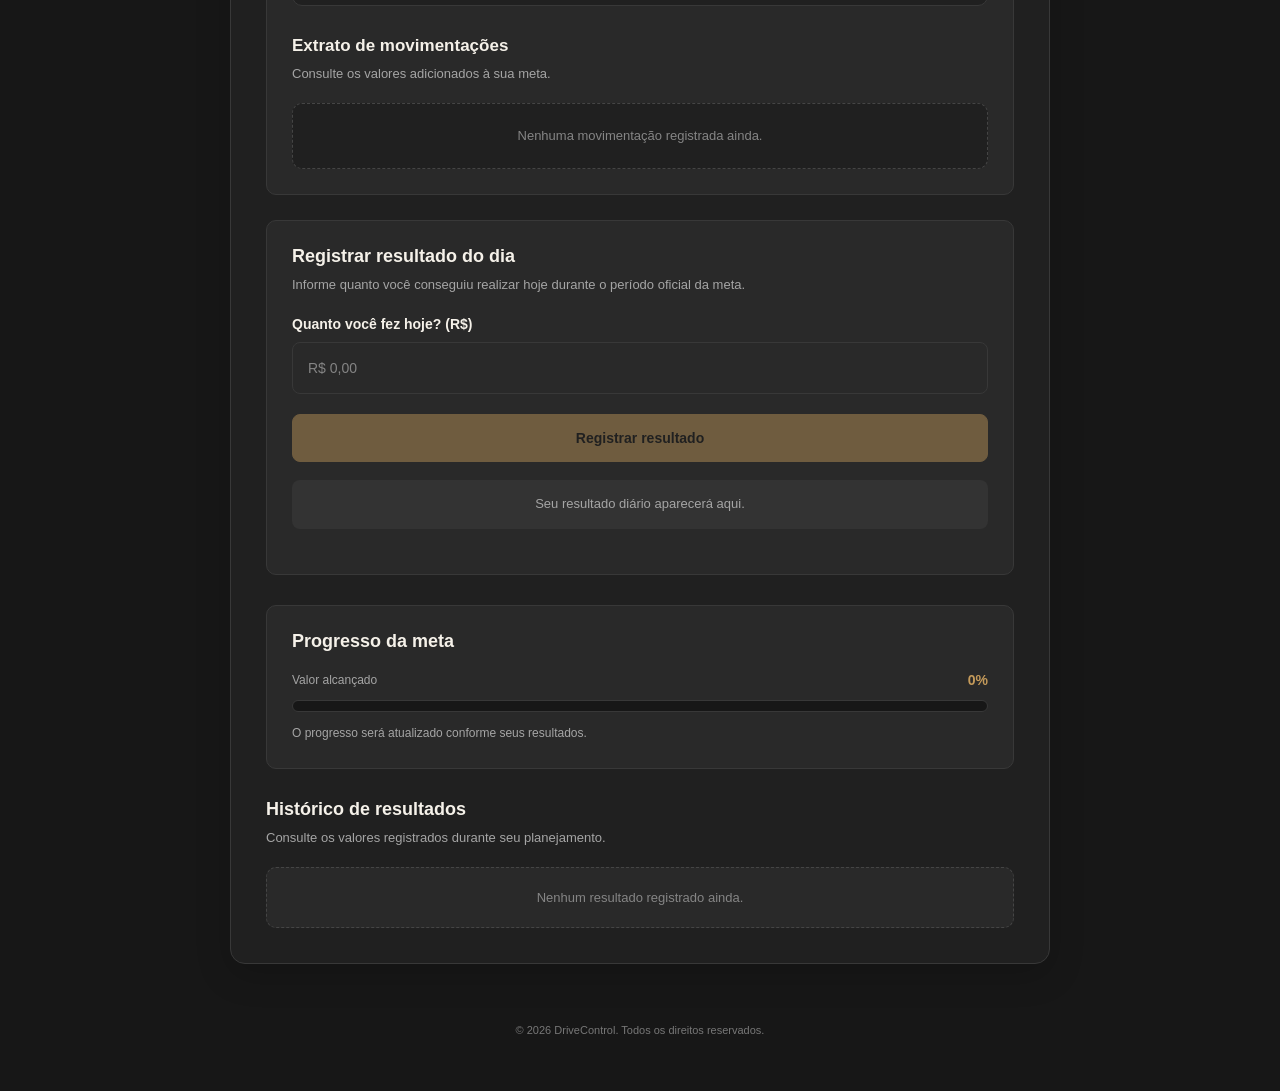
==== commit b67e002b: "ajustes na tela de metas ajustes em calendario configuraçoes nos dias da meta" ====
--- a/metas.html
+++ b/metas.html
@@ -88,17 +88,63 @@
 
             <form id="metaForm">
 
-                <!-- NOME DA META -->
+                <!-- CATEGORIA DO OBJETIVO -->
                 <div class="input-group">
 
+                    <label for="categoriaMeta">
+                        Categoria do objetivo
+                    </label>
+
+                    <select id="categoriaMeta" required>
+
+                        <option value="">
+                            Selecione uma categoria
+                        </option>
+
+                        <option value="Veículo">Veículo</option>
+                        <option value="Casa">Casa</option>
+                        <option value="Viagem">Viagem</option>
+                        <option value="Educação">Educação</option>
+                        <option value="Reserva financeira">Reserva financeira</option>
+                        <option value="Outros">Outros</option>
+
+                    </select>
+
+                </div>
+
+
+                <!-- CATEGORIA PERSONALIZADA -->
+                <div
+                    class="input-group"
+                    id="categoriaPersonalizadaGroup"
+                    hidden
+                >
+
+                    <label for="categoriaPersonalizada">
+                        Qual é a sua categoria?
+                    </label>
+
+                    <input
+                        type="text"
+                        id="categoriaPersonalizada"
+                        placeholder="Ex.: Casamento, negócio, estudos..."
+                        maxlength="60"
+                    >
+
+                </div>
+
+
+                <!-- NOME DO OBJETIVO -->
+                <div class="input-group">
+
                     <label for="nomeMeta">
-                        Nome da meta
+                        Dê um nome ao seu objetivo
                     </label>
 
                     <input
                         type="text"
                         id="nomeMeta"
-                        placeholder="Ex.: Comprar um carro"
+                        placeholder="Ex.: Comprar meu carro"
                         required
                     >
 
@@ -146,18 +192,158 @@
                 </div>
 
 
-                <!-- MÊS DE PLANEJAMENTO -->
-                <div class="input-group">
-
-                    <label for="mesMeta">
-                        Mês de planejamento
-                    </label>
-
-                    <input
-                        type="month"
-                        id="mesMeta"
-                        required
-                    >
+                <!-- PERÍODO DE PLANEJAMENTO -->
+                <div class="planning-period">
+
+                    <h3>Período de planejamento</h3>
+
+                    <p class="field-description">
+                        Escolha o primeiro e o último mês do seu objetivo.
+                    </p>
+
+                    <div class="period-fields">
+
+                        <div class="input-group">
+
+                            <label for="mesInicio">
+                                Mês inicial
+                            </label>
+
+                            <input
+                                type="month"
+                                id="mesInicio"
+                                required
+                            >
+
+                        </div>
+
+                        <div class="input-group">
+
+                            <label for="mesFim">
+                                Mês final
+                            </label>
+
+                            <input
+                                type="month"
+                                id="mesFim"
+                                required
+                            >
+
+                        </div>
+
+                    </div>
+
+                    <p
+                        id="periodDuration"
+                        class="field-description"
+                    >
+                        Selecione o período do planejamento.
+                    </p>
+
+                </div>
+
+
+                <!-- CONFIGURAÇÃO DOS DIAS DE TRABALHO -->
+                <div class="workday-settings">
+
+                    <h3>Organize seus dias de trabalho</h3>
+
+                    <p class="field-description">
+                        Escolha como deseja organizar os dias do seu planejamento.
+                    </p>
+
+                    <div class="workday-options">
+
+                        <!-- TODOS OS DIAS -->
+                        <label class="workday-option">
+
+                            <input
+                                type="radio"
+                                name="workdayMode"
+                                value="all"
+                                checked
+                            >
+
+                            <span>
+                                <strong>Todos os dias</strong>
+
+                                <small>
+                                    Inclui sábados e domingos.
+                                </small>
+                            </span>
+
+                        </label>
+
+
+                        <!-- SEGUNDA A SEXTA -->
+                        <label class="workday-option">
+
+                            <input
+                                type="radio"
+                                name="workdayMode"
+                                value="weekdays"
+                            >
+
+                            <span>
+                                <strong>Segunda a sexta</strong>
+
+                                <small>
+                                    Exclui automaticamente sábados e domingos.
+                                </small>
+                            </span>
+
+                        </label>
+
+
+                        <!-- PERSONALIZAR DIAS -->
+                        <label class="workday-option">
+
+                            <input
+                                type="radio"
+                                name="workdayMode"
+                                value="custom"
+                            >
+
+                            <span>
+                                <strong>Personalizar dias de folga</strong>
+
+                                <small>
+                                    Escolha os dias em que não trabalhará ou não fará depósitos.
+                                </small>
+                            </span>
+
+                        </label>
+
+                    </div>
+
+
+                    <!-- PAINEL DE PERSONALIZAÇÃO -->
+                    <div
+                        id="customDaysPanel"
+                        hidden
+                    >
+
+                        <h4>Dias de folga sem depósito</h4>
+
+                        <p class="field-description">
+                            Selecione no calendário os dias que deseja retirar do planejamento.
+                        </p>
+
+                        <div class="workday-summary">
+
+                            <span>
+                                Dias ativos:
+                                <strong id="activeDaysCount">0</strong>
+                            </span>
+
+                            <span>
+                                Dias de folga:
+                                <strong id="offDaysCount">0</strong>
+                            </span>
+
+                        </div>
+
+                    </div>
 
                 </div>
 
@@ -176,7 +362,7 @@
                         </button>
 
                         <h3 id="calendarTitle">
-                            Selecione o mês
+                            Selecione o período
                         </h3>
 
                         <button
@@ -221,13 +407,23 @@
                     <div class="date-info">
 
                         <div>
+
                             <span>Data inicial</span>
-                            <strong id="startDate">--/--/----</strong>
+
+                            <strong id="startDate">
+                                --/--/----
+                            </strong>
+
                         </div>
 
                         <div>
+
                             <span>Data final</span>
-                            <strong id="endDate">--/--/----</strong>
+
+                            <strong id="endDate">
+                                --/--/----
+                            </strong>
+
                         </div>
 
                     </div>
--- a/css/metas.css
+++ b/css/metas.css
@@ -3,8 +3,15 @@
    IDENTIDADE VISUAL: DARK PREMIUM
 ======================================== */
 
+* {
+    box-sizing: border-box;
+}
+
+[hidden] {
+    display: none !important;
+}
+
 /* CONFIGURAÇÕES GERAIS */
-
 .metas-container {
     width: 100%;
     min-height: 100vh;
@@ -15,7 +22,6 @@
 }
 
 /* CABEÇALHO */
-
 .metas-header {
     display: flex;
     justify-content: space-between;
@@ -35,7 +41,6 @@
 }
 
 /* APRESENTAÇÃO */
-
 .metas-intro {
     max-width: 760px;
     margin: 0 auto 40px;
@@ -55,9 +60,9 @@
     line-height: 1.7;
 }
 
-/* CARD PRINCIPAL */
-
-.meta-card {
+/* CARDS */
+.meta-card,
+.tracking-card {
     max-width: 820px;
     margin: auto;
     padding: 35px;
@@ -80,7 +85,6 @@
 }
 
 /* FORMULÁRIO */
-
 .input-group {
     margin-bottom: 25px;
 }
@@ -93,7 +97,8 @@
     font-weight: bold;
 }
 
-.input-group input {
+.input-group input,
+.input-group select {
     display: block;
     width: 100%;
     min-height: 52px;
@@ -105,21 +110,56 @@
     font-family: inherit;
     font-size: 14px;
     outline: none;
-    transition: border-color 0.3s ease,
-                background 0.3s ease;
-}
-
-.input-group input::placeholder {
+    transition: border-color 0.3s ease, background 0.3s ease;
+}
+
+.input-group input::placeholder,
+.input-group textarea::placeholder {
     color: #858585;
 }
 
-.input-group input:focus {
+.input-group input:focus,
+.input-group select:focus,
+.input-group textarea:focus {
     background: #2D2D2D;
     border-color: #C49A5A;
 }
 
+.input-group select {
+    color-scheme: dark;
+    cursor: pointer;
+}
+
+.input-group select option {
+    background: #292929;
+    color: #F5F1E9;
+}
+
+.input-group textarea {
+    display: block;
+    width: 100%;
+    min-height: 90px;
+    padding: 15px;
+    resize: vertical;
+    background: #292929;
+    border: 1px solid #383838;
+    border-radius: 8px;
+    color: #F5F1E9;
+    font-family: inherit;
+    font-size: 14px;
+    line-height: 1.6;
+    outline: none;
+    transition: border-color 0.3s ease, background 0.3s ease;
+}
+
+.input-group input:disabled,
+.input-group select:disabled,
+.input-group textarea:disabled {
+    opacity: 0.5;
+    cursor: not-allowed;
+}
+
 /* DESCRIÇÃO DOS CAMPOS */
-
 .field-description {
     display: block;
     margin-top: 8px;
@@ -128,12 +168,15 @@
     line-height: 1.5;
 }
 
-/* CAMPO DE NOME E VALORES */
-
+/* CAMPOS DE NOME E VALORES */
 #nomeMeta,
 #valorMeta,
 #valorDisponivel,
-#realizedToday {
+#realizedToday,
+#categoriaMeta,
+#categoriaPersonalizada,
+#mesInicio,
+#mesFim {
     background: #292929;
     color: #F5F1E9;
 }
@@ -141,19 +184,127 @@
 #nomeMeta::placeholder,
 #valorMeta::placeholder,
 #valorDisponivel::placeholder,
-#realizedToday::placeholder {
+#realizedToday::placeholder,
+#categoriaPersonalizada::placeholder {
     color: #858585;
 }
 
-/* CAMPO DE MÊS */
-
-#mesMeta {
+/* PERÍODO: MÊS INICIAL E FINAL */
+.planning-period {
+    margin-bottom: 25px;
+}
+
+.period-fields {
+    display: grid;
+    grid-template-columns: repeat(2, minmax(0, 1fr));
+    gap: 15px;
+}
+
+.period-fields .input-group {
+    min-width: 0;
+    margin-bottom: 0;
+}
+
+#mesInicio,
+#mesFim {
     color-scheme: dark;
     cursor: pointer;
 }
 
+/* CONFIGURAÇÃO DOS DIAS DE TRABALHO */
+.workday-settings {
+    margin: 10px 0 25px;
+}
+
+.workday-settings > label,
+.workday-settings > h3 {
+    display: block;
+    margin-bottom: 12px;
+    color: #F5F1E9;
+    font-size: 14px;
+    font-weight: bold;
+}
+
+.workday-options {
+    display: grid;
+    grid-template-columns: 1fr;
+    gap: 10px;
+}
+
+.workday-option {
+    display: flex;
+    align-items: center;
+    gap: 12px;
+    min-height: 52px;
+    padding: 14px 16px;
+    background: #292929;
+    border: 1px solid #383838;
+    border-radius: 8px;
+    color: #D8D3CA;
+    font-size: 13px;
+    cursor: pointer;
+    transition: border-color 0.2s ease, background 0.2s ease;
+}
+
+.workday-option:hover {
+    border-color: #8F7145;
+    background: #303030;
+}
+
+.workday-option input[type="radio"] {
+    width: 17px;
+    height: 17px;
+    min-height: 0;
+    margin: 0;
+    accent-color: #C49A5A;
+    flex-shrink: 0;
+}
+
+.workday-option:has(input:checked) {
+    border-color: #C49A5A;
+    background: rgba(196, 154, 90, 0.10);
+    color: #F5F1E9;
+}
+
+#customDaysPanel {
+    margin-top: 16px;
+    padding: 18px;
+    background: #252525;
+    border: 1px solid #454545;
+    border-radius: 10px;
+}
+
+#customDaysPanel > p {
+    margin-bottom: 14px;
+    color: #A5A5A5;
+    font-size: 12px;
+    line-height: 1.6;
+}
+
+.workday-summary {
+    display: flex;
+    flex-wrap: wrap;
+    gap: 10px;
+    margin-top: 14px;
+}
+
+.workday-summary span {
+    display: inline-flex;
+    align-items: center;
+    gap: 6px;
+    padding: 8px 11px;
+    background: #303030;
+    border: 1px solid #454545;
+    border-radius: 20px;
+    color: #D8D3CA;
+    font-size: 11px;
+}
+
+.workday-summary strong {
+    color: #D9B77E;
+}
+
 /* CALENDÁRIO */
-
 .calendar {
     margin-top: 35px;
     padding: 22px;
@@ -162,8 +313,6 @@
     border-radius: 12px;
 }
 
-/* CABEÇALHO DO CALENDÁRIO */
-
 .calendar-header {
     display: flex;
     justify-content: space-between;
@@ -180,8 +329,6 @@
     font-weight: bold;
     text-transform: capitalize;
 }
-
-/* BOTÕES DO CALENDÁRIO */
 
 .calendar-header button {
     display: flex;
@@ -210,8 +357,6 @@
     cursor: not-allowed;
 }
 
-/* DIAS DA SEMANA E DO MÊS */
-
 .calendar-weekdays,
 .calendar-days {
     display: grid;
@@ -229,8 +374,6 @@
     font-size: 11px;
     font-weight: bold;
 }
-
-/* DIAS DO CALENDÁRIO */
 
 .calendar-day {
     display: flex;
@@ -277,13 +420,75 @@
     color: #D9B77E;
 }
 
+.calendar-day.active-day {
+    background: rgba(99, 214, 149, 0.08);
+    border-color: rgba(99, 214, 149, 0.22);
+}
+
+.calendar-day.off-day {
+    background: rgba(255, 119, 119, 0.10);
+    border-color: rgba(255, 119, 119, 0.35);
+    color: #FFAAAA;
+}
+
+.calendar-day.off-day:hover:not(:disabled) {
+    background: rgba(255, 119, 119, 0.20);
+    border-color: #FF7777;
+}
+
+.calendar-day.selected.off-day,
+.calendar-day.range-start.off-day,
+.calendar-day.range-end.off-day {
+    background: #C49A5A;
+    border-color: #C49A5A;
+    color: #171717;
+}
+
 .calendar-day:disabled {
     opacity: 0.3;
     cursor: not-allowed;
 }
 
+/* LEGENDA DO CALENDÁRIO */
+.calendar-legend {
+    display: flex;
+    flex-wrap: wrap;
+    justify-content: center;
+    gap: 14px;
+    margin-top: 18px;
+}
+
+.legend-item {
+    display: inline-flex;
+    align-items: center;
+    gap: 7px;
+    color: #A5A5A5;
+    font-size: 11px;
+}
+
+.legend-indicator {
+    width: 10px;
+    height: 10px;
+    border-radius: 3px;
+    border: 1px solid transparent;
+}
+
+.legend-active {
+    background: rgba(99, 214, 149, 0.35);
+    border-color: #63D695;
+}
+
+.legend-off {
+    background: rgba(255, 119, 119, 0.25);
+    border-color: #FF7777;
+}
+
+.legend-selected {
+    background: #C49A5A;
+    border-color: #C49A5A;
+}
+
 /* RESUMO DAS DATAS */
-
 .date-summary {
     display: flex;
     flex-direction: column;
@@ -343,7 +548,6 @@
 }
 
 /* RESULTADO DA META */
-
 .result-card {
     margin-top: 30px;
     padding: 25px;
@@ -377,7 +581,6 @@
 }
 
 /* MENSAGEM DE ERRO */
-
 .error-message {
     color: #FF7777;
     font-size: 13px;
@@ -389,7 +592,6 @@
 }
 
 /* BOTÕES DO FORMULÁRIO */
-
 .form-actions {
     display: flex;
     flex-direction: column;
@@ -408,12 +610,8 @@
     font-size: 14px;
     font-weight: bold;
     cursor: pointer;
-    transition: background 0.3s ease,
-                color 0.3s ease,
-                border-color 0.3s ease;
-}
-
-/* BOTÃO CALCULAR */
+    transition: background 0.3s ease, color 0.3s ease, border-color 0.3s ease;
+}
 
 .calculate-button {
     background: #C49A5A;
@@ -426,8 +624,6 @@
     border-color: #D9B77E;
 }
 
-/* BOTÃO LIMPAR */
-
 .clear-button {
     background: transparent;
     border: 1px solid #383838;
@@ -440,18 +636,9 @@
     color: #F5F1E9;
 }
 
-/* ========================================
-   NOVO PAINEL DE ACOMPANHAMENTO
-======================================== */
-
+/* PAINEL DE ACOMPANHAMENTO */
 .tracking-card {
-    max-width: 820px;
     margin: 35px auto 0;
-    padding: 35px;
-    background: #202020;
-    border: 1px solid #383838;
-    border-radius: 15px;
-    box-shadow: 0 10px 35px rgba(0, 0, 0, 0.18);
 }
 
 .tracking-header {
@@ -470,8 +657,6 @@
     font-size: 13px;
     line-height: 1.6;
 }
-
-/* DATA DE ACOMPANHAMENTO */
 
 .tracking-date {
     display: flex;
@@ -494,8 +679,6 @@
     color: #C49A5A;
     font-size: 18px;
 }
-
-/* RESUMO FINANCEIRO */
 
 .tracking-summary {
     display: grid;
@@ -528,7 +711,6 @@
 }
 
 /* REGISTRO DIÁRIO */
-
 .daily-entry {
     margin-top: 25px;
     padding: 25px;
@@ -558,7 +740,10 @@
     margin-top: 5px;
 }
 
-/* STATUS DO RESULTADO */
+.daily-entry button:disabled {
+    opacity: 0.45;
+    cursor: not-allowed;
+}
 
 .daily-status {
     margin-top: 18px;
@@ -571,6 +756,10 @@
     text-align: center;
 }
 
+.daily-status:empty {
+    display: none;
+}
+
 .daily-status.positive {
     background: rgba(46, 160, 95, 0.12);
     border: 1px solid rgba(46, 160, 95, 0.35);
@@ -589,8 +778,6 @@
     color: #D9B77E;
 }
 
-/* CORES DOS RESULTADOS */
-
 .tracking-item strong.positive,
 .positive {
     color: #63D695;
@@ -602,7 +789,6 @@
 }
 
 /* PROGRESSO DA META */
-
 .progress-section {
     margin-top: 30px;
     padding: 25px;
@@ -660,7 +846,6 @@
 }
 
 /* HISTÓRICO DIÁRIO */
-
 .history-section {
     margin-top: 30px;
 }
@@ -693,8 +878,6 @@
     font-size: 13px;
     text-align: center;
 }
-
-/* ITEM DO HISTÓRICO */
 
 .history-item {
     display: flex;
@@ -749,129 +932,7 @@
     color: #FF7777;
 }
 
-/* RODAPÉ */
-
-.metas-footer {
-    text-align: center;
-    color: #777;
-    font-size: 11px;
-    margin-top: 60px;
-    padding-bottom: 20px;
-}
-
-/* ========================================
-   RESPONSIVIDADE
-======================================== */
-
-@media (max-width: 650px) {
-
-    .metas-container {
-        padding: 25px 18px;
-    }
-
-    .metas-header {
-        margin-bottom: 45px;
-    }
-
-    .metas-intro h1 {
-        font-size: 29px;
-    }
-
-    .metas-intro p {
-        font-size: 13px;
-    }
-
-    .meta-card,
-    .tracking-card {
-        padding: 22px 16px;
-    }
-
-    .meta-card h2,
-    .tracking-header h2 {
-        font-size: 21px;
-    }
-
-    .calendar {
-        padding: 15px 9px;
-    }
-
-    .calendar-weekdays,
-    .calendar-days {
-        gap: 3px;
-    }
-
-    .calendar-weekdays span {
-        font-size: 10px;
-    }
-
-    .calendar-day {
-        font-size: 12px;
-    }
-
-    .calendar-header h3 {
-        font-size: 14px;
-    }
-
-    .calendar-header button {
-        width: 32px;
-        height: 32px;
-        font-size: 15px;
-    }
-
-    .date-info {
-        padding: 16px;
-    }
-
-    .result-card {
-        padding: 20px;
-    }
-
-    .result-card strong {
-        font-size: 28px;
-    }
-
-    .tracking-summary {
-        grid-template-columns: 1fr;
-        gap: 12px;
-    }
-
-    .tracking-item {
-        padding: 17px;
-    }
-
-    .tracking-item strong {
-        font-size: 18px;
-    }
-
-    .daily-entry,
-    .progress-section {
-        padding: 18px;
-    }
-
-    .history-item {
-        padding: 14px;
-        gap: 10px;
-    }
-
-    .history-date strong,
-    .history-values strong {
-        font-size: 12px;
-    }
-
-    .history-values {
-        max-width: 50%;
-    }
-
-    .progress-info {
-        align-items: flex-start;
-    }
-
-}
-
-/* ========================================
-   NOVA SEÇÃO - MOVIMENTAÇÕES FINANCEIRAS
-======================================== */
-
+/* MOVIMENTAÇÕES FINANCEIRAS */
 .movement-section {
     margin-top: 30px;
     padding: 25px;
@@ -880,8 +941,6 @@
     border-radius: 10px;
 }
 
-/* CABEÇALHO */
-
 .movement-header {
     margin-bottom: 25px;
 }
@@ -897,8 +956,6 @@
     font-size: 13px;
     line-height: 1.6;
 }
-
-/* FORMULÁRIO */
 
 .movement-entry {
     padding: 22px;
@@ -910,37 +967,6 @@
 .movement-entry .input-group {
     margin-bottom: 20px;
 }
-
-/* CAMPO DE OBSERVAÇÃO */
-
-.input-group textarea {
-    display: block;
-    width: 100%;
-    min-height: 90px;
-    padding: 15px;
-    resize: vertical;
-    background: #292929;
-    border: 1px solid #383838;
-    border-radius: 8px;
-    color: #F5F1E9;
-    font-family: inherit;
-    font-size: 14px;
-    line-height: 1.6;
-    outline: none;
-    transition: border-color 0.3s ease,
-                background 0.3s ease;
-}
-
-.input-group textarea::placeholder {
-    color: #858585;
-}
-
-.input-group textarea:focus {
-    background: #2D2D2D;
-    border-color: #C49A5A;
-}
-
-/* DATA E HORÁRIO AUTOMÁTICOS */
 
 .movement-timestamp {
     display: flex;
@@ -968,8 +994,6 @@
     font-size: 11px;
     line-height: 1.5;
 }
-
-/* BOTÃO DE MOVIMENTAÇÃO */
 
 .movement-entry button {
     width: 100%;
@@ -988,8 +1012,6 @@
     cursor: not-allowed;
 }
 
-/* MENSAGEM DE STATUS */
-
 .movement-status {
     margin-top: 15px;
     padding: 12px;
@@ -1016,8 +1038,6 @@
     color: #FF7777;
 }
 
-/* EXTRATO DE MOVIMENTAÇÕES */
-
 .movement-history {
     margin-top: 30px;
 }
@@ -1035,15 +1055,11 @@
     margin-bottom: 18px;
 }
 
-/* LISTA */
-
 .movement-list {
     display: flex;
     flex-direction: column;
     gap: 12px;
 }
-
-/* MOVIMENTAÇÃO INDIVIDUAL */
 
 .movement-item {
     display: flex;
@@ -1088,8 +1104,6 @@
     font-weight: bold;
     text-align: right;
 }
-
-/* EXTRATO VAZIO */
 
 .movement-empty {
     padding: 22px;
@@ -1102,11 +1116,144 @@
     text-align: center;
 }
 
-/* ========================================
-   RESPONSIVIDADE - MOVIMENTAÇÕES
-======================================== */
-
+/* RODAPÉ */
+.metas-footer {
+    text-align: center;
+    color: #777;
+    font-size: 11px;
+    margin-top: 60px;
+    padding-bottom: 20px;
+}
+
+/* FOCO ACESSÍVEL */
+button:focus-visible,
+a:focus-visible,
+input:focus-visible,
+select:focus-visible,
+textarea:focus-visible {
+    outline: 2px solid #D9B77E;
+    outline-offset: 3px;
+}
+
+/* RESPONSIVIDADE */
 @media (max-width: 650px) {
+    .metas-container {
+        padding: 25px 18px;
+    }
+
+    .metas-header {
+        margin-bottom: 45px;
+    }
+
+    .metas-intro h1 {
+        font-size: 29px;
+    }
+
+    .metas-intro p {
+        font-size: 13px;
+    }
+
+    .meta-card,
+    .tracking-card {
+        padding: 22px 16px;
+    }
+
+    .meta-card h2,
+    .tracking-header h2 {
+        font-size: 21px;
+    }
+
+    .period-fields {
+        grid-template-columns: 1fr;
+        gap: 0;
+    }
+
+    .period-fields .input-group {
+        margin-bottom: 20px;
+    }
+
+    .calendar {
+        padding: 15px 9px;
+    }
+
+    .calendar-weekdays,
+    .calendar-days {
+        gap: 3px;
+    }
+
+    .calendar-weekdays span {
+        font-size: 10px;
+    }
+
+    .calendar-day {
+        font-size: 12px;
+    }
+
+    .calendar-header h3 {
+        font-size: 14px;
+    }
+
+    .calendar-header button {
+        width: 32px;
+        height: 32px;
+        font-size: 15px;
+    }
+
+    .calendar-legend {
+        gap: 10px;
+    }
+
+    .legend-item {
+        font-size: 10px;
+    }
+
+    .date-info {
+        padding: 16px;
+    }
+
+    .result-card {
+        padding: 20px;
+    }
+
+    .result-card strong {
+        font-size: 28px;
+    }
+
+    .tracking-summary {
+        grid-template-columns: 1fr;
+        gap: 12px;
+    }
+
+    .tracking-item {
+        padding: 17px;
+    }
+
+    .tracking-item strong {
+        font-size: 18px;
+    }
+
+    .daily-entry,
+    .progress-section {
+        padding: 18px;
+    }
+
+    .history-item {
+        padding: 14px;
+        gap: 10px;
+    }
+
+    .history-date strong,
+    .history-values strong {
+        font-size: 12px;
+    }
+
+    .history-values {
+        max-width: 50%;
+    }
+
+    .progress-info {
+        align-items: flex-start;
+    }
 
     .movement-section {
         padding: 18px 14px;
@@ -1133,5 +1280,15 @@
     .movement-timestamp {
         padding: 14px;
     }
-
+}
+
+@media (prefers-reduced-motion: reduce) {
+    *,
+    *::before,
+    *::after {
+        scroll-behavior: auto !important;
+        transition-duration: 0.01ms !important;
+        animation-duration: 0.01ms !important;
+        animation-iteration-count: 1 !important;
+    }
 }
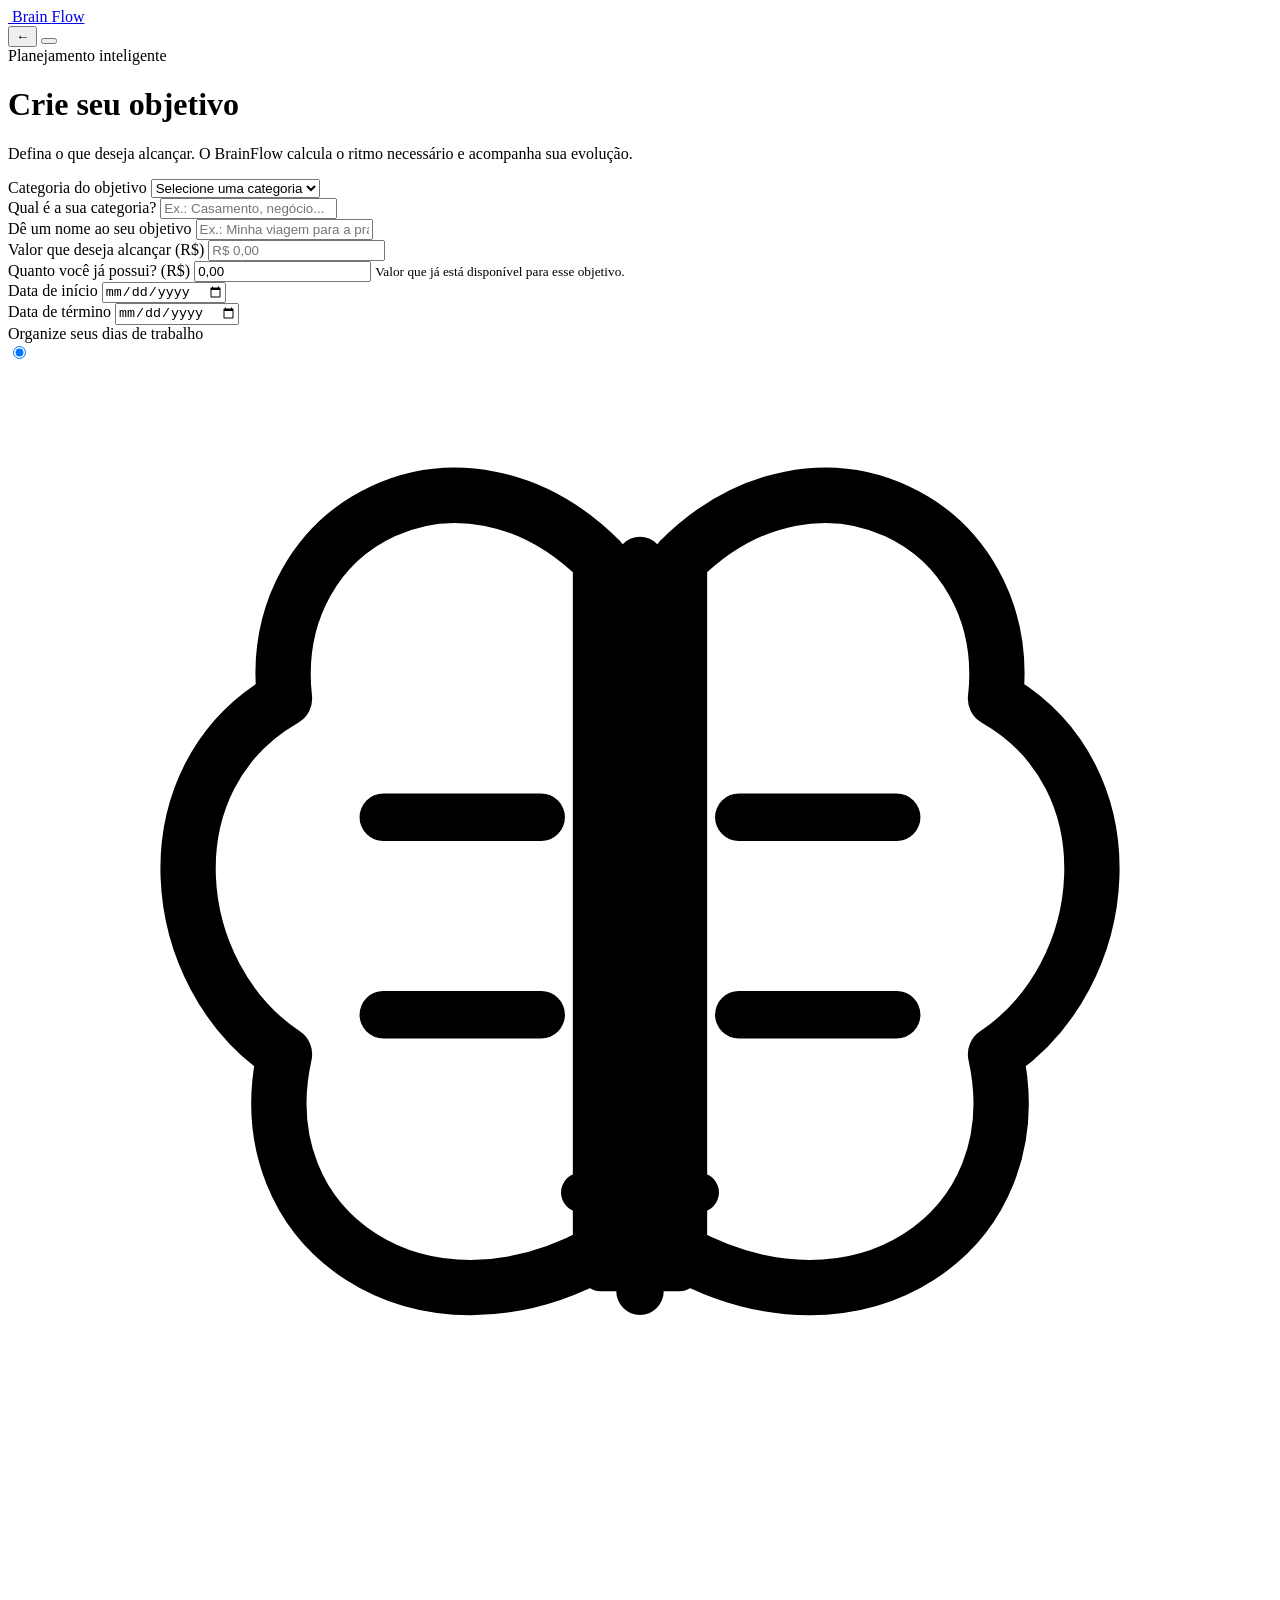
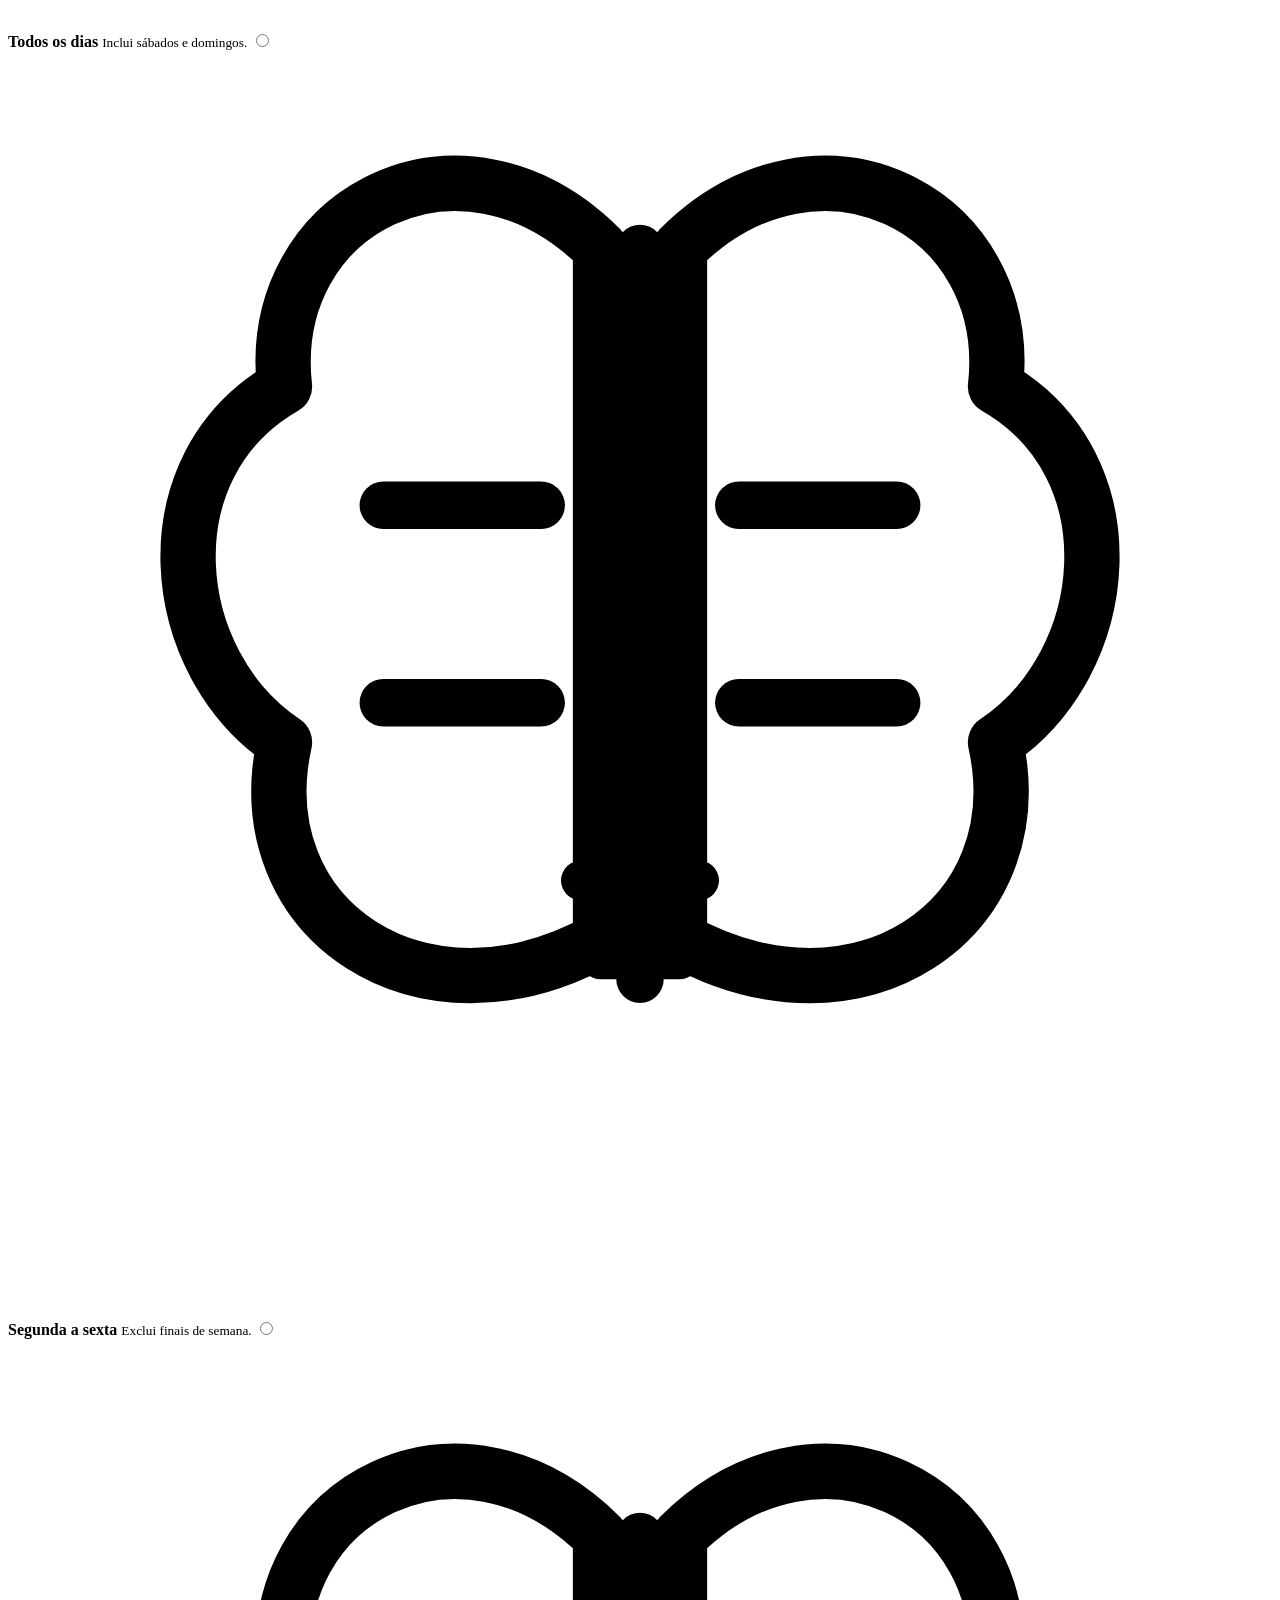
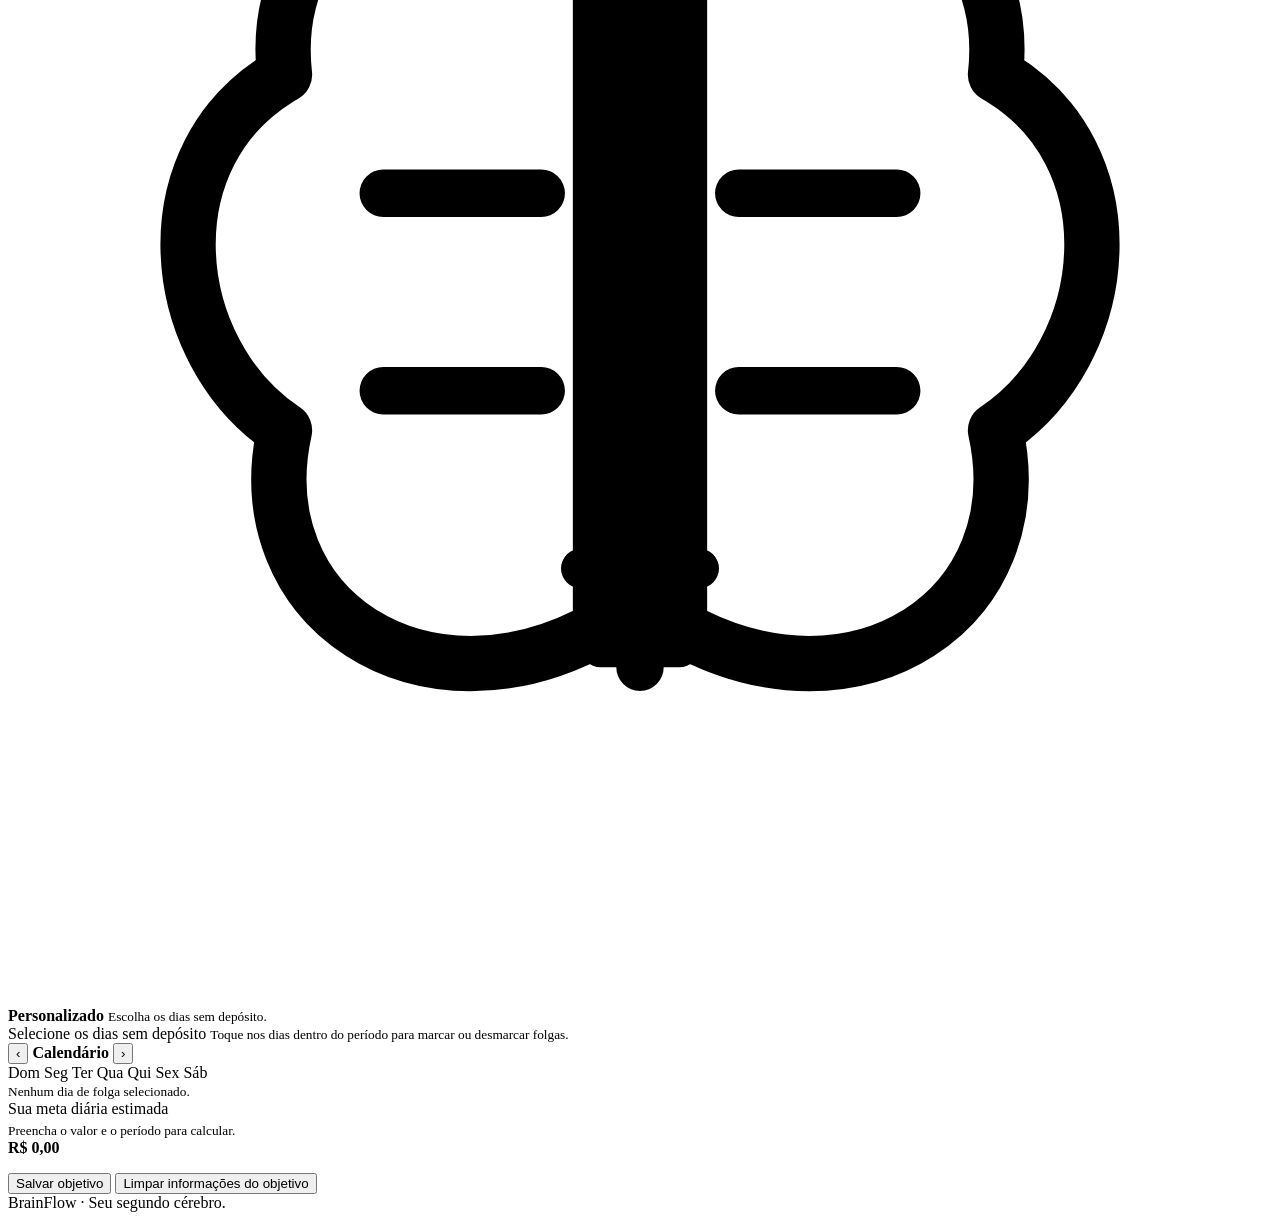
==== commit 8b2a1910: "Add files via upload" ====
--- a/metas.html
+++ b/metas.html
@@ -1,809 +1,270 @@
 <!DOCTYPE html>
 <html lang="pt-BR">
-
-<head>
-    <meta charset="UTF-8">
-    <meta name="viewport" content="width=device-width, initial-scale=1.0">
-
-    <meta name="description" content="DriveControl - Planeje suas metas financeiras e acompanhe seus resultados diariamente.">
-
-    <title>DriveControl | Minhas Metas</title>
-
-    <link rel="stylesheet" href="css/style.css">
-    <link rel="stylesheet" href="css/metas.css">
-</head>
-
-<body>
-
-    <main class="metas-container">
-
-        <!-- CABEÇALHO -->
-        <header class="metas-header">
-
-            <a href="index.html" class="brand-logo">
-
-                <svg
-                    class="brand-icon"
-                    viewBox="0 0 120 100"
-                    fill="none"
-                    xmlns="http://www.w3.org/2000/svg"
-                    aria-hidden="true"
-                >
-
-                    <path
-                        d="M18 15H48C70 15 82 29 82 50C82 71 68 85 47 85H18V15Z"
-                        stroke="#FFFFFF"
-                        stroke-width="12"
-                        stroke-linejoin="round"
-                    />
-
-                    <path
-                        d="M104 25C96 18 87 15 77 15C55 15 42 29 42 50C42 71 55 85 77 85C87 85 96 82 104 75"
-                        stroke="#C49A5A"
-                        stroke-width="12"
-                        stroke-linecap="square"
-                    />
-
-                </svg>
-
-                <span class="brand-name">
-                    <span class="brand-drive">DRIVE</span><span class="brand-control">CONTROL</span>
-                </span>
-
-                <span class="brand-slogan">
-                    Caminho para seus objetivos
-                </span>
-
-            </a>
-
-            <a href="index.html" class="back-link">
-                ← Voltar
-            </a>
-
-        </header>
-
-
-        <!-- APRESENTAÇÃO -->
-        <section class="metas-intro">
-
-            <h1>Suas metas, seus resultados.</h1>
-
-            <p>
-                Planeje seus objetivos financeiros, acompanhe
-                seu desempenho e descubra quanto precisa fazer
-                por dia para alcançar suas metas.
-            </p>
-
-        </section>
-
-
-        <!-- FORMULÁRIO DE PLANEJAMENTO -->
-        <section class="meta-card">
-
-            <h2>Planejamento da meta</h2>
-
-            <p class="card-description">
-                Informe seu objetivo financeiro e organize seu período de trabalho.
-            </p>
-
-            <form id="metaForm">
-
-                <!-- CATEGORIA DO OBJETIVO -->
-                <div class="input-group">
-
-                    <label for="categoriaMeta">
-                        Categoria do objetivo
-                    </label>
-
-                    <select id="categoriaMeta" required>
-
-                        <option value="">
-                            Selecione uma categoria
-                        </option>
-
-                        <option value="Veículo">Veículo</option>
-                        <option value="Casa">Casa</option>
-                        <option value="Viagem">Viagem</option>
-                        <option value="Educação">Educação</option>
-                        <option value="Reserva financeira">Reserva financeira</option>
-                        <option value="Outros">Outros</option>
-
-                    </select>
-
-                </div>
-
-
-                <!-- CATEGORIA PERSONALIZADA -->
-                <div
-                    class="input-group"
-                    id="categoriaPersonalizadaGroup"
-                    hidden
-                >
-
-                    <label for="categoriaPersonalizada">
-                        Qual é a sua categoria?
-                    </label>
-
-                    <input
-                        type="text"
-                        id="categoriaPersonalizada"
-                        placeholder="Ex.: Casamento, negócio, estudos..."
-                        maxlength="60"
-                    >
-
-                </div>
-
-
-                <!-- NOME DO OBJETIVO -->
-                <div class="input-group">
-
-                    <label for="nomeMeta">
-                        Dê um nome ao seu objetivo
-                    </label>
-
-                    <input
-                        type="text"
-                        id="nomeMeta"
-                        placeholder="Ex.: Comprar meu carro"
-                        required
-                    >
-
-                </div>
-
-
-                <!-- VALOR TOTAL DA META -->
-                <div class="input-group">
-
-                    <label for="valorMeta">
-                        Valor que deseja alcançar (R$)
-                    </label>
-
-                    <input
-                        type="text"
-                        id="valorMeta"
-                        placeholder="R$ 0,00"
-                        inputmode="numeric"
-                        autocomplete="off"
-                        required
-                    >
-
-                </div>
-
-
-                <!-- VALOR QUE JÁ POSSUI -->
-                <div class="input-group">
-
-                    <label for="valorDisponivel">
-                        Quanto você já possui? (R$)
-                    </label>
-
-                    <input
-                        type="text"
-                        id="valorDisponivel"
-                        placeholder="R$ 0,00"
-                        inputmode="numeric"
-                        autocomplete="off"
-                    >
-
-                    <small class="field-description">
-                        Informe quanto já tem disponível para alcançar essa meta.
-                    </small>
-
-                </div>
-
-
-                <!-- PERÍODO DE PLANEJAMENTO -->
-                <div class="planning-period">
-
-                    <h3>Período de planejamento</h3>
-
-                    <p class="field-description">
-                        Escolha o primeiro e o último mês do seu objetivo.
-                    </p>
-
-                    <div class="period-fields">
-
-                        <div class="input-group">
-
-                            <label for="mesInicio">
-                                Mês inicial
-                            </label>
-
-                            <input
-                                type="month"
-                                id="mesInicio"
-                                required
-                            >
-
-                        </div>
-
-                        <div class="input-group">
-
-                            <label for="mesFim">
-                                Mês final
-                            </label>
-
-                            <input
-                                type="month"
-                                id="mesFim"
-                                required
-                            >
-
-                        </div>
-
-                    </div>
-
-                    <p
-                        id="periodDuration"
-                        class="field-description"
-                    >
-                        Selecione o período do planejamento.
-                    </p>
-
-                </div>
-
-
-                <!-- CONFIGURAÇÃO DOS DIAS DE TRABALHO -->
-                <div class="workday-settings">
-
-                    <h3>Organize seus dias de trabalho</h3>
-
-                    <p class="field-description">
-                        Escolha como deseja organizar os dias do seu planejamento.
-                    </p>
-
-                    <div class="workday-options">
-
-                        <!-- TODOS OS DIAS -->
-                        <label class="workday-option">
-
-                            <input
-                                type="radio"
-                                name="workdayMode"
-                                value="all"
-                                checked
-                            >
-
-                            <span>
-                                <strong>Todos os dias</strong>
-
-                                <small>
-                                    Inclui sábados e domingos.
-                                </small>
-                            </span>
-
-                        </label>
-
-
-                        <!-- SEGUNDA A SEXTA -->
-                        <label class="workday-option">
-
-                            <input
-                                type="radio"
-                                name="workdayMode"
-                                value="weekdays"
-                            >
-
-                            <span>
-                                <strong>Segunda a sexta</strong>
-
-                                <small>
-                                    Exclui automaticamente sábados e domingos.
-                                </small>
-                            </span>
-
-                        </label>
-
-
-                        <!-- PERSONALIZAR DIAS -->
-                        <label class="workday-option">
-
-                            <input
-                                type="radio"
-                                name="workdayMode"
-                                value="custom"
-                            >
-
-                            <span>
-                                <strong>Personalizar dias de folga</strong>
-
-                                <small>
-                                    Escolha os dias em que não trabalhará ou não fará depósitos.
-                                </small>
-                            </span>
-
-                        </label>
-
-                    </div>
-
-
-                    <!-- PAINEL DE PERSONALIZAÇÃO -->
-                    <div
-                        id="customDaysPanel"
-                        hidden
-                    >
-
-                        <h4>Dias de folga sem depósito</h4>
-
-                        <p class="field-description">
-                            Selecione no calendário os dias que deseja retirar do planejamento.
-                        </p>
-
-                        <div class="workday-summary">
-
-                            <span>
-                                Dias ativos:
-                                <strong id="activeDaysCount">0</strong>
-                            </span>
-
-                            <span>
-                                Dias de folga:
-                                <strong id="offDaysCount">0</strong>
-                            </span>
-
-                        </div>
-
-                    </div>
-
-                </div>
-
-
-                <!-- CALENDÁRIO -->
-                <div class="calendar">
-
-                    <div class="calendar-header">
-
-                        <button
-                            type="button"
-                            id="prevMonth"
-                            aria-label="Mês anterior"
-                        >
-                            &#10094;
-                        </button>
-
-                        <h3 id="calendarTitle">
-                            Selecione o período
-                        </h3>
-
-                        <button
-                            type="button"
-                            id="nextMonth"
-                            aria-label="Próximo mês"
-                        >
-                            &#10095;
-                        </button>
-
-                    </div>
-
-
-                    <!-- DIAS DA SEMANA -->
-                    <div class="calendar-weekdays">
-
-                        <span>Dom</span>
-                        <span>Seg</span>
-                        <span>Ter</span>
-                        <span>Qua</span>
-                        <span>Qui</span>
-                        <span>Sex</span>
-                        <span>Sáb</span>
-
-                    </div>
-
-
-                    <!-- DIAS DO CALENDÁRIO -->
-                    <div
-                        class="calendar-days"
-                        id="calendarDays"
-                    ></div>
-
-                </div>
-
-
-                <!-- RESUMO DO PERÍODO -->
-                <div class="date-summary">
-
-                    <h3>Período selecionado</h3>
-
-                    <div class="date-info">
-
-                        <div>
-
-                            <span>Data inicial</span>
-
-                            <strong id="startDate">
-                                --/--/----
-                            </strong>
-
-                        </div>
-
-                        <div>
-
-                            <span>Data final</span>
-
-                            <strong id="endDate">
-                                --/--/----
-                            </strong>
-
-                        </div>
-
-                    </div>
-
-                    <p id="selectionMessage">
-                        Selecione a data inicial e a data final no calendário.
-                    </p>
-
-                </div>
-
-
-                <!-- RESULTADO DO PLANEJAMENTO -->
-                <div class="result-card" id="resultCard">
-
-                    <span class="result-label">
-                        Sua meta diária
-                    </span>
-
-                    <strong id="dailyResult">
-                        R$ 0,00
-                    </strong>
-
-                    <p id="resultDescription">
-                        O valor diário será calculado após preencher seu planejamento.
-                    </p>
-
-                </div>
-
-
-                <!-- MENSAGEM DE ERRO -->
-                <p
-                    id="errorMessage"
-                    class="error-message"
-                    role="alert"
-                ></p>
-
-
-                <!-- BOTÕES -->
-                <div class="form-actions">
-
-                    <button
-                        type="submit"
-                        class="calculate-button"
-                    >
-                        Calcular minha meta
-                    </button>
-
-                    <button
-                        type="button"
-                        id="clearButton"
-                        class="clear-button"
-                    >
-                        Limpar informações
-                    </button>
-
-                </div>
-
-            </form>
-
-        </section>
-
-
-        <!-- ACOMPANHAMENTO DIÁRIO -->
-        <section
-            class="tracking-card"
-            id="trackingCard"
-            aria-labelledby="trackingTitle"
-        >
-
-            <div class="tracking-header">
-
-                <h2 id="trackingTitle">
-                    Acompanhamento diário
-                </h2>
-
-                <p>
-                    Acompanhe seu desempenho e mantenha sua meta em dia.
-                </p>
-
-            </div>
-
-
-            <!-- DATA ATUAL -->
-            <div class="tracking-date">
-
-                <span>Data de acompanhamento</span>
-
-                <strong id="todayLabel">
-                    --/--/----
-                </strong>
-
-            </div>
-
-
-            <!-- RESUMO FINANCEIRO -->
-            <div class="tracking-summary">
-
-                <div class="tracking-item">
-
-                    <span>Meta prevista para hoje</span>
-
-                    <strong id="todayTarget">
-                        R$ 0,00
-                    </strong>
-
-                </div>
-
-                <div class="tracking-item">
-
-                    <span>Valor realizado</span>
-
-                    <strong id="todayRealized">
-                        R$ 0,00
-                    </strong>
-
-                </div>
-
-                <div class="tracking-item">
-
-                    <span>Saldo restante</span>
-
-                    <strong id="remainingBalance">
-                        R$ 0,00
-                    </strong>
-
-                </div>
-
-                <div class="tracking-item">
-
-                    <span>Dias restantes</span>
-
-                    <strong id="remainingDays">
-                        0
-                    </strong>
-
-                </div>
-
-            </div>
-
-
-            <!-- MOVIMENTAÇÕES FINANCEIRAS -->
-            <section
-                class="movement-section"
-                aria-labelledby="movementTitle"
-            >
-
-                <div class="movement-header">
-
-                    <h3 id="movementTitle">
-                        Movimentações financeiras
-                    </h3>
-
-                    <p>
-                        Registre valores que conseguiu guardar, mesmo antes do início oficial da sua meta.
-                    </p>
-
-                </div>
-
-
-                <!-- FORMULÁRIO DE MOVIMENTAÇÃO -->
-                <div class="movement-entry">
-
-                    <div class="input-group">
-
-                        <label for="movementAmount">
-                            Valor da movimentação (R$)
-                        </label>
-
-                        <input
-                            type="text"
-                            id="movementAmount"
-                            placeholder="R$ 0,00"
-                            inputmode="numeric"
-                            autocomplete="off"
-                        >
-
-                    </div>
-
-
-                    <div class="input-group">
-
-                        <label for="movementNote">
-                            Observação
-                        </label>
-
-                        <textarea
-                            id="movementNote"
-                            placeholder="Ex.: Economia das corridas de hoje"
-                            rows="3"
-                            maxlength="250"
-                        ></textarea>
-
-                    </div>
-
-
-                    <!-- DATA E HORÁRIO AUTOMÁTICOS -->
-                    <div class="movement-timestamp">
-
-                        <span>Data e horário do registro</span>
-
-                        <strong id="movementTimestamp">
-                            Aguardando movimentação
-                        </strong>
-
-                        <small>
-                            A data e o horário serão registrados automaticamente.
-                        </small>
-
-                    </div>
-
-
-                    <button
-                        type="button"
-                        id="saveMovementButton"
-                        class="calculate-button"
-                    >
-                        Registrar movimentação
-                    </button>
-
-
-                    <p
-                        id="movementStatus"
-                        class="movement-status"
-                        role="status"
-                        aria-live="polite"
-                    ></p>
-
-                </div>
-
-
-                <!-- EXTRATO DE MOVIMENTAÇÕES -->
-                <div class="movement-history">
-
-                    <h4>
-                        Extrato de movimentações
-                    </h4>
-
-                    <p>
-                        Consulte os valores adicionados à sua meta.
-                    </p>
-
-                    <div
-                        class="movement-list"
-                        id="movementHistoryList"
-                        aria-live="polite"
-                    >
-
-                        <p class="movement-empty">
-                            Nenhuma movimentação registrada ainda.
-                        </p>
-
-                    </div>
-
-                </div>
-
-            </section>
-
-
-            <!-- REGISTRO DO RESULTADO DIÁRIO -->
-            <div class="daily-entry">
-
-                <h3>Registrar resultado do dia</h3>
-
-                <p>
-                    Informe quanto você conseguiu realizar hoje durante o período oficial da meta.
-                </p>
-
-                <div class="input-group">
-
-                    <label for="realizedToday">
-                        Quanto você fez hoje? (R$)
-                    </label>
-
-                    <input
-                        type="text"
-                        id="realizedToday"
-                        placeholder="R$ 0,00"
-                        inputmode="numeric"
-                        autocomplete="off"
-                    >
-
-                </div>
-
-                <button
-                    type="button"
-                    id="saveDailyButton"
-                    class="calculate-button"
-                >
-                    Registrar resultado
-                </button>
-
-                <p
-                    id="dailyStatus"
-                    class="daily-status"
-                    role="status"
-                    aria-live="polite"
-                >
-                    Seu resultado diário aparecerá aqui.
-                </p>
-
-            </div>
-
-
-            <!-- PROGRESSO GERAL -->
-            <div class="progress-section">
-
-                <h3>Progresso da meta</h3>
-
-                <div class="progress-info">
-
-                    <span>Valor alcançado</span>
-
-                    <strong id="progressText">
-                        0%
-                    </strong>
-
-                </div>
-
-                <div
-                    class="progress-track"
-                    role="progressbar"
-                    aria-label="Progresso da meta"
-                    aria-valuemin="0"
-                    aria-valuemax="100"
-                    aria-valuenow="0"
-                    id="progressBar"
-                >
-
-                    <div
-                        class="progress-fill"
-                        id="progressFill"
-                    ></div>
-
-                </div>
-
-                <p id="progressDescription">
-                    O progresso será atualizado conforme seus resultados.
-                </p>
-
-            </div>
-
-
-            <!-- HISTÓRICO DIÁRIO -->
-            <div class="history-section">
-
-                <h3>Histórico de resultados</h3>
-
-                <p>
-                    Consulte os valores registrados durante seu planejamento.
-                </p>
-
-                <div
-                    class="history-list"
-                    id="historyList"
-                    aria-live="polite"
-                >
-
-                    <p class="history-empty">
-                        Nenhum resultado registrado ainda.
-                    </p>
-
-                </div>
-
-            </div>
-
-        </section>
-
-
-        <!-- RODAPÉ -->
-        <footer class="metas-footer">
-
-            © 2026 DriveControl. Todos os direitos reservados.
-
-        </footer>
-
-    </main>
-
-
-    <!-- JAVASCRIPT -->
-    <script src="js/metas.js"></script>
-
-</body>
-</html>+ <head>
+  <meta charset="utf-8"/>
+  <meta content="width=device-width,initial-scale=1" name="viewport"/>
+  <title>
+   BrainFlow | Planejar objetivo
+  </title>
+  <link href="css/app.css" rel="stylesheet"/>
+ </head>
+ <body>
+  <main class="shell form-layout">
+   <header class="topbar">
+    <a class="brand" href="index.html">
+     <img alt="" class="brand-mark" src="assets/logo/brainflow-mark.svg"/>
+     <span>
+      Brain
+      <span>
+       Flow
+      </span>
+     </span>
+    </a>
+    <div class="top-actions">
+     <button aria-label="Voltar" class="icon-button back-button" data-back="index.html" data-tooltip="Voltar para a tela anterior">
+      ←
+     </button>
+     <button class="icon-button" data-theme-toggle="">
+     </button>
+    </div>
+   </header>
+   <div class="hero">
+    <div class="eyebrow">
+     Planejamento inteligente
+    </div>
+    <h1 id="form-title">
+     Crie seu objetivo
+    </h1>
+    <p>
+     Defina o que deseja alcançar. O BrainFlow calcula o ritmo necessário e acompanha sua evolução.
+    </p>
+   </div>
+   <section class="card">
+    <form id="objective-form" novalidate="">
+     <div class="form-card">
+      <div class="field">
+       <label for="category">
+        Categoria do objetivo
+       </label>
+       <select id="category" required="">
+        <option value="">
+         Selecione uma categoria
+        </option>
+        <option>
+         Veículo
+        </option>
+        <option>
+         Casa
+        </option>
+        <option>
+         Viagem
+        </option>
+        <option>
+         Educação
+        </option>
+        <option>
+         Reserva financeira
+        </option>
+        <option>
+         Outros
+        </option>
+       </select>
+      </div>
+      <div class="field hidden" id="custom-category-wrap">
+       <label for="custom-category">
+        Qual é a sua categoria?
+       </label>
+       <input id="custom-category" maxlength="60" placeholder="Ex.: Casamento, negócio..."/>
+      </div>
+      <div class="field full">
+       <label for="name">
+        Dê um nome ao seu objetivo
+       </label>
+       <input id="name" maxlength="70" placeholder="Ex.: Minha viagem para a praia" required=""/>
+      </div>
+      <div class="field">
+       <label for="goal">
+        Valor que deseja alcançar (R$)
+       </label>
+       <input id="goal" inputmode="decimal" placeholder="R$ 0,00" required=""/>
+      </div>
+      <div class="field">
+       <label for="available">
+        Quanto você já possui? (R$)
+       </label>
+       <input id="available" inputmode="decimal" placeholder="R$ 0,00" value="0,00"/>
+       <small>
+        Valor que já está disponível para esse objetivo.
+       </small>
+      </div>
+      <div class="field">
+       <label for="start">
+        Data de início
+       </label>
+       <input id="start" required="" type="date"/>
+      </div>
+      <div class="field">
+       <label for="end">
+        Data de término
+       </label>
+       <input id="end" required="" type="date"/>
+      </div>
+      <div class="field full">
+       <label>
+        Organize seus dias de trabalho
+       </label>
+       <div class="mode-options">
+        <label class="mode-option">
+         <input checked="" name="mode" type="radio" value="all"/>
+         <svg aria-hidden="true" class="mode-brain" fill="none" viewbox="0 0 64 64">
+          <path d="M30 10c-7-7-17-2-16 7-7 4-6 14 0 18-2 9 7 15 16 10V10Zm4 0c7-7 17-2 16 7 7 4 6 14 0 18 2 9-7 15-16 10V10Z" stroke="currentColor" stroke-linejoin="round" stroke-width="2.8">
+          </path>
+          <path d="M32 10v37M19 23h8m-8 10h8m18-10h-8m8 10h-8" stroke="currentColor" stroke-linecap="round" stroke-width="2.4">
+          </path>
+          <path class="bulb" d="M32 18c-5 0-8 4-8 8 0 3 2 5 4 7v5h8v-5c2-2 4-4 4-7 0-4-3-8-8-8Z" stroke-width="2">
+          </path>
+          <path d="M29 42h6m-5 4h4" stroke="currentColor" stroke-linecap="round" stroke-width="2">
+          </path>
+         </svg>
+         <span>
+          <strong>
+           Todos os dias
+          </strong>
+          <small>
+           Inclui sábados e domingos.
+          </small>
+         </span>
+        </label>
+        <label class="mode-option">
+         <input name="mode" type="radio" value="weekdays"/>
+         <svg aria-hidden="true" class="mode-brain" fill="none" viewbox="0 0 64 64">
+          <path d="M30 10c-7-7-17-2-16 7-7 4-6 14 0 18-2 9 7 15 16 10V10Zm4 0c7-7 17-2 16 7 7 4 6 14 0 18 2 9-7 15-16 10V10Z" stroke="currentColor" stroke-linejoin="round" stroke-width="2.8">
+          </path>
+          <path d="M32 10v37M19 23h8m-8 10h8m18-10h-8m8 10h-8" stroke="currentColor" stroke-linecap="round" stroke-width="2.4">
+          </path>
+          <path class="bulb" d="M32 18c-5 0-8 4-8 8 0 3 2 5 4 7v5h8v-5c2-2 4-4 4-7 0-4-3-8-8-8Z" stroke-width="2">
+          </path>
+          <path d="M29 42h6m-5 4h4" stroke="currentColor" stroke-linecap="round" stroke-width="2">
+          </path>
+         </svg>
+         <span>
+          <strong>
+           Segunda a sexta
+          </strong>
+          <small>
+           Exclui finais de semana.
+          </small>
+         </span>
+        </label>
+        <label class="mode-option">
+         <input name="mode" type="radio" value="custom"/>
+         <svg aria-hidden="true" class="mode-brain" fill="none" viewbox="0 0 64 64">
+          <path d="M30 10c-7-7-17-2-16 7-7 4-6 14 0 18-2 9 7 15 16 10V10Zm4 0c7-7 17-2 16 7 7 4 6 14 0 18 2 9-7 15-16 10V10Z" stroke="currentColor" stroke-linejoin="round" stroke-width="2.8">
+          </path>
+          <path d="M32 10v37M19 23h8m-8 10h8m18-10h-8m8 10h-8" stroke="currentColor" stroke-linecap="round" stroke-width="2.4">
+          </path>
+          <path class="bulb" d="M32 18c-5 0-8 4-8 8 0 3 2 5 4 7v5h8v-5c2-2 4-4 4-7 0-4-3-8-8-8Z" stroke-width="2">
+          </path>
+          <path d="M29 42h6m-5 4h4" stroke="currentColor" stroke-linecap="round" stroke-width="2">
+          </path>
+         </svg>
+         <span>
+          <strong>
+           Personalizado
+          </strong>
+          <small>
+           Escolha os dias sem depósito.
+          </small>
+         </span>
+        </label>
+       </div>
+      </div>
+      <div class="field full hidden" id="custom-days-wrap">
+       <label>
+        Selecione os dias sem depósito
+       </label>
+       <small>
+        Toque nos dias dentro do período para marcar ou desmarcar folgas.
+       </small>
+       <div class="calendar-card">
+        <div class="calendar-head">
+         <button aria-label="Mês anterior" class="icon-button" id="calendar-prev" type="button">
+          ‹
+         </button>
+         <strong id="calendar-month">
+          Calendário
+         </strong>
+         <button aria-label="Próximo mês" class="icon-button" id="calendar-next" type="button">
+          ›
+         </button>
+        </div>
+        <div class="calendar-week">
+         <span>
+          Dom
+         </span>
+         <span>
+          Seg
+         </span>
+         <span>
+          Ter
+         </span>
+         <span>
+          Qua
+         </span>
+         <span>
+          Qui
+         </span>
+         <span>
+          Sex
+         </span>
+         <span>
+          Sáb
+         </span>
+        </div>
+        <div class="calendar-grid" id="calendar-grid">
+        </div>
+        <small class="muted" id="off-day-count">
+         Nenhum dia de folga selecionado.
+        </small>
+       </div>
+      </div>
+      <div class="field full">
+       <div class="summary-box">
+        <div>
+         <span class="muted">
+          Sua meta diária estimada
+         </span>
+         <small class="muted" id="daily-detail" style="display:block;margin-top:5px">
+          Preencha o valor e o período para calcular.
+         </small>
+        </div>
+        <strong id="daily-preview">
+         R$ 0,00
+        </strong>
+       </div>
+      </div>
+      <div aria-live="polite" class="field full" id="start-notice">
+      </div>
+     </div>
+     <p class="error" id="form-error" role="alert">
+     </p>
+     <div class="form-actions">
+      <button class="button button-primary" id="save-objective" type="submit">
+       Salvar objetivo
+      </button>
+      <button class="button button-secondary" id="clear-form" type="button">
+       Limpar informações do objetivo
+      </button>
+     </div>
+    </form>
+   </section>
+   <footer class="footer">
+    BrainFlow · Seu segundo cérebro.
+   </footer>
+  </main>
+  <script src="js/core.js">
+  </script>
+  <script src="js/form.js">
+  </script>
+ </body>
+</html>
